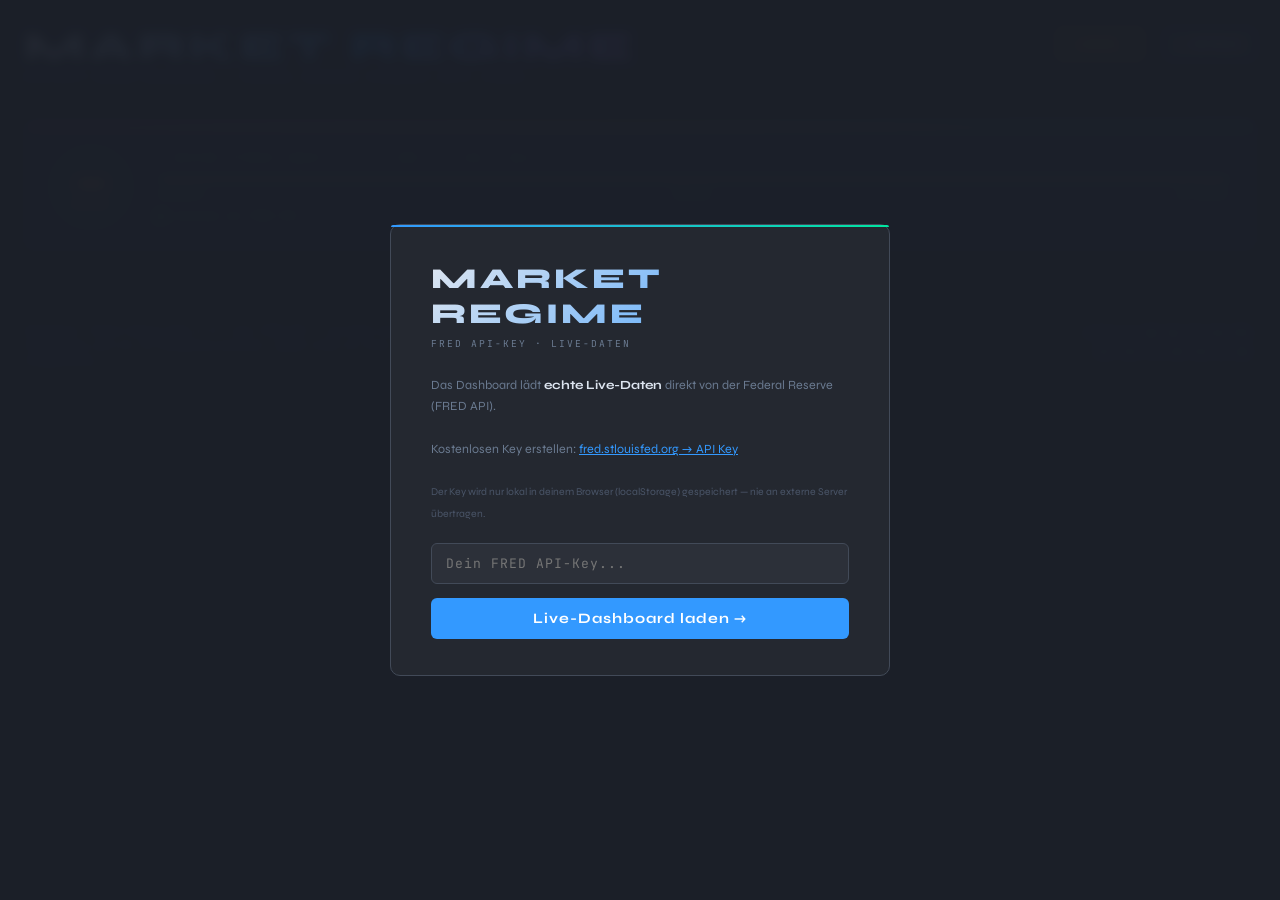
==== index.html @ f3c823ae "Add files via upload" ====
<!DOCTYPE html>
<html lang="de">
<head>
<meta charset="UTF-8">
<meta name="viewport" content="width=device-width, initial-scale=1.0">
<title>Market Regime Dashboard</title>
<link href="https://fonts.googleapis.com/css2?family=Syne:wght@400;600;700;800&family=JetBrains+Mono:wght@300;400;500;700&display=swap" rel="stylesheet">
<style>
:root {
  --bg:#1c2029; --s1:#242830; --s2:#2c3039; --s3:#353942; --border:#424a58;
  --text:#dde5f0; --muted:#6a7a90; --dim:#4a5568;
  --green:#00e5a0; --red:#ff4466; --yellow:#ffc233; --blue:#3399ff;
  --purple:#aa77ff; --orange:#ff8833;
  --green-dim:rgba(0,229,160,.12); --red-dim:rgba(255,68,102,.12);
  --yellow-dim:rgba(255,194,51,.12); --orange-dim:rgba(255,136,51,.12);
}
*{box-sizing:border-box;margin:0;padding:0;}
body{background:var(--bg);color:var(--text);font-family:'Syne',sans-serif;min-height:100vh;overflow-x:hidden;}
body::before{
  content:'';position:fixed;inset:0;
  background-image:linear-gradient(rgba(51,153,255,.025) 1px,transparent 1px),
    linear-gradient(90deg,rgba(51,153,255,.025) 1px,transparent 1px);
  background-size:48px 48px;pointer-events:none;z-index:0;
}
.wrap{position:relative;z-index:1;max-width:1480px;margin:0 auto;padding:28px 24px;}

header{display:flex;align-items:flex-start;justify-content:space-between;
  margin-bottom:22px;padding-bottom:18px;border-bottom:1px solid var(--border);flex-wrap:wrap;gap:12px;}
.hd-left h1{font-size:2.4rem;font-weight:800;letter-spacing:4px;line-height:1;
  background:linear-gradient(135deg,#dde5f0 0%,var(--blue) 55%,var(--purple) 100%);
  -webkit-background-clip:text;-webkit-text-fill-color:transparent;background-clip:text;}
.hd-left .sub{font-family:'JetBrains Mono',monospace;font-size:.6rem;color:var(--muted);
  letter-spacing:2px;text-transform:uppercase;margin-top:4px;}
.hd-right{display:flex;align-items:center;gap:10px;flex-wrap:wrap;}
.regime-pill{font-family:'JetBrains Mono',monospace;font-weight:700;font-size:.7rem;
  letter-spacing:2px;padding:8px 16px;border-radius:4px;border:1px solid;text-transform:uppercase;
  position:relative;overflow:hidden;}
.regime-pill::before{content:'';position:absolute;inset:0;opacity:.1;background:currentColor;}
.regime-pill.bull{color:var(--green);border-color:var(--green);}
.regime-pill.bear{color:var(--red);border-color:var(--red);}
.regime-pill.trans{color:var(--yellow);border-color:var(--yellow);}
.refresh-btn{background:var(--s2);border:1px solid var(--border);color:var(--text);
  font-family:'JetBrains Mono',monospace;font-size:.65rem;letter-spacing:1px;
  padding:8px 14px;border-radius:4px;cursor:pointer;transition:border-color .2s,background .2s;
  display:flex;align-items:center;gap:6px;}
.refresh-btn:hover{border-color:var(--blue);background:rgba(51,153,255,.08);}
.spin{display:inline-block;}
.spinning{animation:rotate .7s linear infinite;}
@keyframes rotate{to{transform:rotate(360deg);}}
.last-upd{font-family:'JetBrains Mono',monospace;font-size:.56rem;color:var(--dim);white-space:nowrap;}

.meter-card{background:var(--s1);border:1px solid var(--border);border-radius:8px;
  padding:20px 24px;margin-bottom:18px;position:relative;overflow:hidden;}
.meter-card::before{content:'';position:absolute;top:0;left:0;right:0;height:2px;
  background:linear-gradient(90deg,var(--red),var(--yellow),var(--green));}
.meter-top{display:flex;align-items:center;gap:24px;flex-wrap:wrap;}
.score-circle{width:84px;height:84px;border-radius:50%;border:2px solid var(--border);
  display:flex;flex-direction:column;align-items:center;justify-content:center;
  flex-shrink:0;background:var(--s2);}
.score-num{font-size:1.9rem;font-weight:800;line-height:1;transition:color .5s;}
.score-lbl{font-family:'JetBrains Mono',monospace;font-size:.48rem;color:var(--muted);letter-spacing:1px;}
.meter-right{flex:1;min-width:200px;}
.meter-title{font-family:'JetBrains Mono',monospace;font-size:.58rem;color:var(--muted);
  letter-spacing:2px;text-transform:uppercase;margin-bottom:10px;}
.meter-track{height:10px;background:var(--s3);border-radius:5px;overflow:hidden;
  border:1px solid var(--border);margin-bottom:6px;}
.meter-bar{height:100%;border-radius:5px;width:0%;
  background:linear-gradient(90deg,var(--red),var(--yellow) 50%,var(--green));
  transition:width 1.4s cubic-bezier(.16,1,.3,1);}
.meter-labels{display:flex;justify-content:space-between;margin-bottom:10px;}
.meter-labels span{font-family:'JetBrains Mono',monospace;font-size:.5rem;color:var(--muted);}
.source-line{font-family:'JetBrains Mono',monospace;font-size:.58rem;color:var(--muted);
  display:flex;align-items:center;gap:8px;flex-wrap:wrap;}
.live-dot{width:7px;height:7px;border-radius:50%;background:var(--green);flex-shrink:0;
  animation:blink 2s ease-in-out infinite;}
@keyframes blink{0%,100%{opacity:1;}50%{opacity:.25;}}
/* TREND HISTORY */
.trend-section{border-top:1px solid var(--border);margin-top:16px;padding-top:14px;
  display:flex;align-items:center;gap:20px;flex-wrap:wrap;}
.trend-arrow{font-size:2rem;line-height:1;flex-shrink:0;transition:color .5s;}
.trend-label{font-family:'JetBrains Mono',monospace;font-size:.56rem;color:var(--muted);
  letter-spacing:1px;text-transform:uppercase;margin-bottom:4px;}
.trend-desc{font-size:.78rem;font-weight:600;transition:color .5s;}
.history-boxes{display:flex;gap:8px;align-items:stretch;flex-wrap:wrap;}
.hbox{background:var(--s2);border:1px solid var(--border);border-radius:6px;
  padding:8px 13px;display:flex;flex-direction:column;align-items:center;gap:3px;
  position:relative;overflow:hidden;min-width:68px;}
.hbox::before{content:'';position:absolute;top:0;left:0;right:0;height:2px;}
.hbox.hcurrent::before{background:var(--blue);}
.hbox.hprev1::before{background:var(--dim);}
.hbox.hprev2::before{background:var(--border);}
.hbox-period{font-family:'JetBrains Mono',monospace;font-size:.46rem;color:var(--dim);letter-spacing:1px;}
.hbox-score{font-size:1.25rem;font-weight:800;line-height:1;}
.hbox-regime{font-family:'JetBrains Mono',monospace;font-size:.42rem;letter-spacing:.5px;color:var(--muted);}
.delta-chips{display:flex;flex-direction:column;gap:5px;justify-content:center;}
.delta-chip{font-family:'JetBrains Mono',monospace;font-size:.58rem;font-weight:700;
  padding:3px 8px;border-radius:3px;white-space:nowrap;display:flex;align-items:center;gap:4px;}
.delta-chip.up{background:var(--green-dim);color:var(--green);border:1px solid rgba(0,229,160,.2);}
.delta-chip.down{background:var(--red-dim);color:var(--red);border:1px solid rgba(255,68,102,.2);}
.delta-chip.flat{background:var(--s3);color:var(--muted);border:1px solid var(--border);}
.trend-divider{width:1px;height:60px;background:var(--border);flex-shrink:0;}

.status-row{display:grid;grid-template-columns:repeat(11,1fr);gap:5px;margin-bottom:18px;}
.st-item{background:var(--s1);border:1px solid var(--border);border-radius:6px;
  padding:8px 4px;display:flex;flex-direction:column;align-items:center;gap:4px;}
.st-dot{width:9px;height:9px;border-radius:50%;}
.st-dot.bull{background:var(--green);box-shadow:0 0 5px var(--green);}
.st-dot.bear{background:var(--red);box-shadow:0 0 5px var(--red);}
.st-dot.neutral{background:var(--yellow);box-shadow:0 0 5px var(--yellow);}
.st-dot.warning{background:var(--orange);box-shadow:0 0 5px var(--orange);}
.st-dot.loading{background:var(--dim);}
.st-lbl{font-family:'JetBrains Mono',monospace;font-size:.44rem;color:var(--muted);
  text-align:center;line-height:1.3;}
.st-icon{font-size:1.15rem;line-height:1;display:block;margin-bottom:2px;}

.grid{display:grid;grid-template-columns:repeat(auto-fill,minmax(320px,1fr));gap:13px;margin-bottom:20px;}
.card{background:var(--s1);border:1px solid var(--border);border-radius:8px;
  padding:17px 19px;position:relative;overflow:hidden;
  transition:border-color .2s,transform .2s;animation:fadeUp .4s ease backwards;}
.card:hover{border-color:var(--dim);transform:translateY(-2px);}
@keyframes fadeUp{from{opacity:0;transform:translateY(10px);}to{opacity:1;transform:translateY(0);}}
.card:nth-child(1){animation-delay:.04s;}.card:nth-child(2){animation-delay:.08s;}
.card:nth-child(3){animation-delay:.12s;}.card:nth-child(4){animation-delay:.16s;}
.card:nth-child(5){animation-delay:.20s;}.card:nth-child(6){animation-delay:.24s;}
.card:nth-child(7){animation-delay:.28s;}.card:nth-child(8){animation-delay:.32s;}
.card:nth-child(9){animation-delay:.36s;}.card:nth-child(10){animation-delay:.40s;}
.card-stripe{position:absolute;top:0;left:0;right:0;height:2px;}
.card.bull .card-stripe{background:var(--green);}
.card.bear .card-stripe{background:var(--red);}
.card.neutral .card-stripe{background:var(--yellow);}
.card.warning .card-stripe{background:var(--orange);}

.card-top{display:flex;justify-content:space-between;align-items:flex-start;margin-bottom:12px;}
.c-name{font-size:.88rem;font-weight:700;line-height:1.2;}
.c-icon{font-size:1.5rem;line-height:1;display:inline-block;vertical-align:middle;margin-right:5px;}
.c-sub{font-family:'JetBrains Mono',monospace;font-size:.52rem;color:var(--muted);margin-top:3px;letter-spacing:.5px;}
.sig-badge{font-family:'JetBrains Mono',monospace;font-size:.56rem;font-weight:700;
  padding:3px 7px;border-radius:3px;letter-spacing:1px;white-space:nowrap;flex-shrink:0;}
.sig-badge.bull{background:var(--green-dim);color:var(--green);border:1px solid rgba(0,229,160,.25);}
.sig-badge.bear{background:var(--red-dim);color:var(--red);border:1px solid rgba(255,68,102,.25);}
.sig-badge.neutral{background:var(--yellow-dim);color:var(--yellow);border:1px solid rgba(255,194,51,.25);}
.sig-badge.warning{background:var(--orange-dim);color:var(--orange);border:1px solid rgba(255,136,51,.25);}
.sig-badge.loading{background:var(--s3);color:var(--dim);border:1px solid var(--border);}

.spark{height:34px;display:flex;align-items:flex-end;gap:2px;margin-bottom:10px;}
.sb{flex:1;border-radius:1px 1px 0 0;min-height:2px;}

.val-row{display:flex;align-items:baseline;gap:8px;margin-bottom:3px;}
.c-val{font-size:1.9rem;font-weight:800;line-height:1;font-variant-numeric:tabular-nums;}
.c-unit{font-family:'JetBrains Mono',monospace;font-size:.62rem;color:var(--muted);}
.c-chg{font-family:'JetBrains Mono',monospace;font-size:.58rem;padding:2px 5px;border-radius:3px;}
.c-chg.pos{background:var(--green-dim);color:var(--green);}
.c-chg.neg{background:var(--red-dim);color:var(--red);}
.c-chg.flat{background:var(--s3);color:var(--muted);}
.c-note{font-size:.72rem;color:var(--muted);line-height:1.5;
  border-top:1px solid var(--border);padding-top:9px;margin-top:7px;}
.c-date{font-family:'JetBrains Mono',monospace;font-size:.48rem;color:var(--dim);
  position:absolute;bottom:11px;right:13px;}

footer{border-top:1px solid var(--border);padding-top:16px;
  display:flex;justify-content:space-between;align-items:flex-start;flex-wrap:wrap;gap:12px;}
.f-note{font-family:'JetBrains Mono',monospace;font-size:.56rem;color:var(--dim);line-height:1.7;max-width:600px;}
.f-brand{font-size:1rem;font-weight:800;letter-spacing:4px;color:var(--border);text-align:right;}

.tip{position:fixed;background:var(--s2);border:1px solid var(--border);border-radius:6px;
  padding:9px 13px;font-family:'JetBrains Mono',monospace;font-size:.62rem;color:var(--text);
  max-width:230px;z-index:500;pointer-events:none;opacity:0;transition:opacity .15s;line-height:1.6;}
.tip.show{opacity:1;}

@media(max-width:700px){
  .grid{grid-template-columns:1fr;}
  .status-row{grid-template-columns:repeat(6,1fr);}
  .hd-left h1{font-size:1.8rem;}
}
</style>
</head>
<body>
<div class="wrap">

<header>
  <div class="hd-left">
    <h1>MARKET REGIME</h1>
    <div class="sub">Echtzeit-Makro-Dashboard · Federal Reserve Economic Data (FRED)</div>
  </div>
  <div class="hd-right">
    <div class="regime-pill trans" id="regimePill">LADEN…</div>
    <span class="last-upd" id="lastUpd"></span>
    <button class="refresh-btn" onclick="loadAll()">
      <span class="spin" id="spinEl">&#8635;</span> REFRESH
    </button>
  </div>
</header>

<div class="meter-card">
  <div class="meter-top">
    <div class="score-circle">
      <span class="score-num" id="scoreNum" style="color:var(--yellow)">—</span>
      <span class="score-lbl">REGIME</span>
    </div>
    <div class="meter-right">
      <div class="meter-title">&#9658; Regime-Stärke-Index &nbsp;·&nbsp; 0 = Bär &nbsp;|&nbsp; 100 = Bulle</div>
      <div class="meter-track"><div class="meter-bar" id="meterBar"></div></div>
      <div class="meter-labels">
        <span>BÄRENMARKT</span><span>ÜBERGANG</span><span>BULLENMARKT</span>
      </div>
      <div class="source-line">
        <span class="live-dot"></span>
        <span id="sourceMsg">Verbinde mit FRED API…</span>
        <span style="margin-left:auto;color:var(--dim)" id="dataDate"></span>
      </div>
      <div class="trend-section" id="trendSection" style="display:none">
        <div>
          <div class="trend-label">Tendenz</div>
          <div style="display:flex;align-items:center;gap:8px;">
            <div class="trend-arrow" id="trendArrow">—</div>
            <div class="trend-desc" id="trendDesc">Wird berechnet…</div>
          </div>
        </div>
        <div class="trend-divider"></div>
        <div class="history-boxes" id="historyBoxes"></div>
        <div class="delta-chips" id="deltaChips"></div>
      </div>
    </div>
  </div>
</div>

<div id="insightBox" style="display:none;background:var(--s1);border:1px solid var(--border);border-left:3px solid var(--blue);border-radius:6px;padding:12px 18px;margin-bottom:16px;gap:10px;align-items:flex-start;flex-wrap:wrap;">
  <span style="color:var(--blue);font-size:.85rem;flex-shrink:0;">◈</span>
  <div id="insightText" style="font-size:.76rem;color:var(--muted);line-height:1.6;flex:1;min-width:200px;"></div>
</div>
<div class="status-row" id="statusRow"></div>
<div class="grid" id="cardGrid"></div>

<footer>
  <div class="f-note">
    Datenquelle: Federal Reserve Bank of St. Louis (FRED API) · Live-Daten direkt vom Browser.<br>
    CPI-Inflation wird als YoY-Veränderung berechnet. INDPRO (YoY%) als Proxy für Fertigungsaktivität. &#9888; Keine Anlageberatung.
  </div>
  <div class="f-brand">INVESTOR<br>CONSOLE</div>
</footer>
</div>
<div class="tip" id="tip"></div>

<!-- FRED API Key Overlay -->
<div id="fredKeyOverlay" style="display:none;position:fixed;inset:0;background:rgba(28,32,41,.96);z-index:200;align-items:center;justify-content:center;backdrop-filter:blur(6px);">
  <div style="background:var(--s1);border:1px solid var(--border);border-radius:10px;padding:36px 40px;max-width:500px;width:90%;position:relative;">
    <div style="position:absolute;top:0;left:0;right:0;height:2px;background:linear-gradient(90deg,var(--blue),var(--green));border-radius:10px 10px 0 0;"></div>
    <div style="font-size:1.8rem;font-weight:800;letter-spacing:3px;background:linear-gradient(135deg,#dde5f0,var(--blue));-webkit-background-clip:text;-webkit-text-fill-color:transparent;background-clip:text;margin-bottom:6px;">MARKET REGIME</div>
    <div style="font-family:'JetBrains Mono',monospace;font-size:.6rem;color:var(--muted);letter-spacing:2px;margin-bottom:24px;">FRED API-KEY · LIVE-DATEN</div>
    <div style="font-size:.78rem;color:var(--muted);line-height:1.7;margin-bottom:20px;">
      Das Dashboard lädt <strong style="color:var(--text);">echte Live-Daten</strong> direkt von der Federal Reserve (FRED API).<br><br>
      Kostenlosen Key erstellen: <a href="https://fred.stlouisfed.org/docs/api/api_key.html" target="_blank" style="color:var(--blue);">fred.stlouisfed.org → API Key</a><br><br>
      <span style="font-size:.65rem;color:var(--dim);">Der Key wird nur lokal in deinem Browser (localStorage) gespeichert — nie an externe Server übertragen.</span>
    </div>
    <input id="fredKeyInput" type="password" placeholder="Dein FRED API-Key..." autocomplete="off" spellcheck="false"
      style="width:100%;background:var(--s2);border:1px solid var(--border);color:var(--text);font-family:'JetBrains Mono',monospace;font-size:.82rem;padding:11px 14px;border-radius:6px;outline:none;letter-spacing:1px;margin-bottom:14px;"
      onkeydown="if(event.key==='Enter')saveFredKeyAndLoad()">
    <button onclick="saveFredKeyAndLoad()"
      style="width:100%;background:var(--blue);border:none;color:#fff;font-family:'Syne',sans-serif;font-weight:700;font-size:.9rem;letter-spacing:1px;padding:12px;border-radius:6px;cursor:pointer;">
      Live-Dashboard laden →
    </button>
  </div>
</div>

<script>
// API Key is handled dynamically — see getApiKey() + showKeyOverlay()



// ═══════════════════════════════════════════════════════════
//  MARKET REGIME DASHBOARD — Claude API Data Engine
//  Datenquelle: Anthropic Claude (aktuelles Makrowissen)
//  Cache: localStorage, 60 Min TTL
// ═══════════════════════════════════════════════════════════

var CACHE_TTL  = 60 * 60 * 1000; // 60 Minuten
var CACHE_KEY  = 'mrd_data_v4';
var HIST_KEY   = 'mrd_score_hist_v4';

// ── WEIGHTS & SIGNAL MAPPING ────────────────────────────
var WEIGHTS = {
  yield_curve:2.0, hy_spread:1.8, fedfunds:1.5, unemployment:1.5,
  cpi:1.3, vix:1.2, sp500:1.2, '10y':1.2, copper:1.1, dollar:1.0, pmi:1.6
};
var SIGNAL_WEIGHT = {bull:10, neutral:5, bear:1, warning:0};

// ── INDICATOR UI CONFIG (icons, labels, tooltips) ──────
var IND_META = {
  yield_curve: {
    icon:'🪢', name:'Yield Curve 10Y–3M', sub:'Rezessions-Frühindikator Nr. 1',
    unit:'%', dec:2,
    tip:'Negativ = Invertiert = Rezessionssignal. Die 10Y-3M-Kurve ist laut Fed-Forschung der präziseste Frühindikator überhaupt.'
  },
  vix: {
    icon:'⚡', name:'VIX Volatilität', sub:'CBOE Angst-Barometer',
    unit:'Punkte', dec:1,
    tip:'Unter 18: ruhige Märkte. 18–25: normal. Über 25: Stress. Über 35: Panik. Über 45: Systemkrise.'
  },
  hy_spread: {
    icon:'💳', name:'HY Credit Spread', sub:'ICE BofA High Yield OAS',
    unit:'%', dec:2,
    tip:'Unter 4%: Risk-On. 4–6%: neutral. Über 6%: Kreditstress. Wichtiger Vorlaufindikator für Rezessionen.'
  },
  sp500: {
    icon:'📊', name:'S&P 500', sub:'20-Tage-MA Trendfolge',
    unit:'Punkte', dec:0,
    tip:'Signal basiert auf 20-Tage gleitendem Durchschnitt. Kurs > MA = Aufwärtstrend (Bull).'
  },
  fedfunds: {
    icon:'🏛️', name:'Fed Funds Rate', sub:'US Leitzins — Richtung zählt',
    unit:'%', dec:2,
    tip:'Sinkend vs. Vorquartal = expansive Geldpolitik (Bull). Steigend = restriktiv (Bear).'
  },
  dollar: {
    icon:'💵', name:'US-Dollar (TWI)', sub:'Trade-Weighted Broad Index',
    unit:'Index', dec:1,
    tip:'Steigend vs. Vormonat = Dollar stärker = Liquiditätsdruck global (Bear für Risiko-Assets).'
  },
  copper: {
    icon:'🔩', name:'Kupfer-Preis', sub:'"Dr. Copper" Konjunktur-Proxy',
    unit:'USD/lb', dec:2,
    tip:'Steigend vs. Vorjahr = globales Wachstum erwartet (Bull). Fallend = Industrieschwäche.'
  },
  unemployment: {
    icon:'👷', name:'Arbeitslosigkeit', sub:'US Unemployment — Sahm-Regel',
    unit:'%', dec:1,
    tip:'Sahm-Regel: +0.4 Pp. über 6-Monats-Tief = Rezessionssignal mit ~100% Trefferquote seit 1970.'
  },
  cpi: {
    icon:'🔥', name:'Inflation (CPI YoY)', sub:'Verbraucherpreisindex USA',
    unit:'%', dec:1,
    tip:'Unter 3%: Fed kann lockern (Bull). 3–4%: neutral. Über 4%: restriktives Geldpolitik-Umfeld.'
  },
  '10y': {
    icon:'📈', name:'10J Treasury Yield', sub:'Steigend vs. Vormonat = Bear',
    unit:'%', dec:2,
    tip:'Steigt >+0.3 Pp. im Monatsvergleich = Bewertungsdruck auf Aktien und Anleihen.'
  },
  pmi: {
    icon:'🏭', name:'Industrieproduktion', sub:'INDPRO YoY · ISM PMI nicht auf FRED',
    unit:'% YoY', dec:1,
    tip:'FRED-Proxy für Fertigungsaktivität (INDPRO YoY%). Der ISM Manufacturing PMI wurde 2016 von FRED entfernt. YoY >3% = Bull, 0–3% = Neutral, <0% = Warnung/Bear.'
  }
};

var IND_ORDER = ['yield_curve','vix','hy_spread','sp500','fedfunds','dollar','copper','unemployment','cpi','10y','pmi'];

// ── CACHE ────────────────────────────────────────────────
function getCache() {
  try {
    var c = JSON.parse(localStorage.getItem(CACHE_KEY));
    if(!c || Date.now() - c.ts > CACHE_TTL) return null;
    return c;
  } catch(e){ return null; }
}
function setCache(results, score, ts) {
  try {
    localStorage.setItem(CACHE_KEY, JSON.stringify({
      results: results, score: score, ts: Date.now(), human: ts
    }));
  } catch(e){}
}

// ── SCORE HISTORY ────────────────────────────────────────
function saveScoreHistory(score, ts) {
  var raw = [];
  try { raw = JSON.parse(localStorage.getItem(HIST_KEY)||'[]'); } catch(e){}
  var last = raw[raw.length-1], now = Date.now();
  if(!last || Math.abs(last.score-score)>=1 || (now-last.ts)>15*60*1000) {
    raw.push({score:score, label:regimeLabel(score).label, ts:now, human:ts});
    if(raw.length>20) raw=raw.slice(-20);
    try { localStorage.setItem(HIST_KEY, JSON.stringify(raw)); } catch(e){}
  }
}
function getScoreHistory() {
  try { return JSON.parse(localStorage.getItem(HIST_KEY)||'[]'); } catch(e){ return []; }
}

// ── SCORE COMPUTATION ────────────────────────────────────
function computeWeightedScore(results) {
  var total=0, wsum=0;
  results.forEach(function(r){
    var w = WEIGHTS[r.id]||1;
    if(r.sig && r.sig!=='error' && r.sig!=='loading') {
      total += (SIGNAL_WEIGHT[r.sig]||5) * w;
      wsum  += 10 * w;
    }
  });
  return wsum ? Math.round((total/wsum)*100) : 50;
}

function smoothScore(raw) {
  var hist = [];
  try { hist = JSON.parse(localStorage.getItem(HIST_KEY)||'[]'); } catch(e){}
  var prev  = hist.length>=1 ? hist[hist.length-1].score : raw;
  var prev2 = hist.length>=2 ? hist[hist.length-2].score : prev;
  return Math.round(0.6*raw + 0.3*prev + 0.1*prev2);
}

function regimeLabel(score) {
  if(score>=68) return {label:'BULLENMARKT', cls:'bull'};
  if(score>=45) return {label:'ÜBERGANG',    cls:'trans'};
  if(score>=25) return {label:'BÄRENMARKT',  cls:'bear'};
  return           {label:'KRISE',         cls:'bear'};
}

// ── FRED API KEY ─────────────────────────────────────────
function getFredKey() {
  try { return localStorage.getItem('fred_api_key') || ''; } catch(e){ return ''; }
}
function showFredKeyOverlay() {
  var o = document.getElementById('fredKeyOverlay');
  if(o) o.style.display = 'flex';
}
function saveFredKeyAndLoad() {
  var k = document.getElementById('fredKeyInput').value.trim();
  if(!k || k.length < 8) { alert('Bitte einen gültigen FRED API-Key eingeben.'); return; }
  try { localStorage.setItem('fred_api_key', k); } catch(e){}
  var ko = document.getElementById('fredKeyOverlay');
  if(ko) ko.style.display = 'none';
  localStorage.removeItem('mrd_data_v4'); // Cache leeren
  loadAll();
}

// ── FRED SERIES CONFIG (for local mode) ──────────────────
var FRED_SERIES = {
  yield_curve:  { id: 'T10Y3M',       obs: 260, mult: 1,   dec: 2, pct_yoy: false },
  vix:          { id: 'VIXCLS',       obs: 120, mult: 1,   dec: 1, pct_yoy: false },
  hy_spread:    { id: 'BAMLH0A0HYM2', obs: 260, mult: 1,   dec: 2, pct_yoy: false },
  sp500:        { id: 'SP500',        obs: 120, mult: 1,   dec: 0, pct_yoy: false },
  fedfunds:     { id: 'FEDFUNDS',     obs: 120, mult: 1,   dec: 2, pct_yoy: false },
  dollar:       { id: 'DTWEXBGS',     obs: 120, mult: 1,   dec: 1, pct_yoy: false },
  copper:       { id: 'PCOPPUSDM',    obs:  60, mult: 1,   dec: 2, pct_yoy: false },
  unemployment: { id: 'UNRATE',       obs: 120, mult: 1,   dec: 1, pct_yoy: false },
  cpi:          { id: 'CPIAUCSL',     obs: 180, mult: 1,   dec: 1, pct_yoy: true  },
  '10y':        { id: 'DGS10',        obs: 120, mult: 1,   dec: 2, pct_yoy: false },
  // ISM PMI (NAPM) was removed from FRED in 2016 — INDPRO used as local proxy
  pmi:          { id: 'INDPRO',       obs:  24, mult: 1,   dec: 1, pct_yoy: true  }
};

// ── SIGNAL FUNCTIONS (for real FRED data) ────────────────
var FRED_SIG = {
  yield_curve:  function(v,h){ return v>0.5?'bull':v>0?'neutral':'bear'; },
  vix:          function(v,h){ return v<18?'bull':v<25?'neutral':'bear'; },
  hy_spread:    function(v,h){ return v<4?'bull':v<6?'neutral':'bear'; },
  sp500:        function(v,h){
    if(!h||h.length<20) return 'neutral';
    var sl=h.slice(-20), ma=sl.reduce(function(a,b){return a+b;},0)/20;
    return v>ma?'bull':'bear';
  },
  fedfunds:     function(v,h){
    if(!h||h.length<4) return 'neutral';
    return v<h[h.length-4]?'bull':v>h[h.length-4]?'bear':'neutral';
  },
  dollar:       function(v,h){
    if(!h||h.length<21) return 'neutral';
    return v>h[h.length-21]?'bear':'neutral';
  },
  copper:       function(v,h){
    if(!h||h.length<13) return 'neutral';
    return v>h[h.length-13]?'bull':'neutral';
  },
  unemployment: function(v,h){
    if(!h||h.length<7) return 'neutral';
    return v>h[h.length-7]+0.4?'bear':'neutral';
  },
  cpi:          function(v,h){ return v<3?'bull':v<4?'neutral':'bear'; },
  '10y':        function(v,h){
    if(!h||h.length<21) return 'neutral';
    return v>h[h.length-21]+0.3?'bear':'neutral';
  },
  pmi:          function(v,h){ return v>3?'bull':v>0?'neutral':v>-2?'warning':'bear'; }
};

var FRED_NOTE = {
  yield_curve:  function(v,h){ return v<0?'Invertiert — Rezessionsrisiko erhöht.':v<0.5?'Kurve flach — Wachstum ungewiss.':'Positiv — Expansion wahrscheinlich.'; },
  vix:          function(v,h){ return v<18?'Niedriges Angst-Niveau — Märkte gelassen.':v<25?'Moderate Volatilität — normales Umfeld.':'Erhöhte Angst — defensiv positionieren.'; },
  hy_spread:    function(v,h){ return v<4?'Enger Spread — Risk-On-Umfeld.':v<6?'Normalisierter Kreditmarkt.':'Breiter Spread — Kreditstress sichtbar.'; },
  sp500:        function(v,h){
    if(!h||h.length<20) return 'Daten geladen.';
    var sl=h.slice(-20), ma=sl.reduce(function(a,b){return a+b;},0)/20;
    var pct=((v-ma)/ma*100).toFixed(1);
    return v>ma?'+'+pct+'% über 20T-MA — Aufwärtstrend.':pct+'% unter 20T-MA — Abwärtsdruck.';
  },
  fedfunds:     function(v,h){
    if(!h||h.length<4) return 'Leitzins bei '+v.toFixed(2)+'%.';
    return v<h[h.length-4]?'Fed senkt — expansive Geldpolitik.':v>h[h.length-4]?'Fed erhöht — restriktiver Kurs.':'Fed unverändert — abwartend.';
  },
  dollar:       function(v,h){
    if(!h||h.length<21) return 'USD-Index bei '+v.toFixed(1)+'.';
    var pct=((v-h[h.length-21])/h[h.length-21]*100).toFixed(1);
    return pct<0?'Dollar schwächer ('+pct+'%) — Risk-On global.':'Dollar stärker (+'+pct+'%) — Liquiditätsdruck.';
  },
  copper:       function(v,h){
    if(!h||h.length<13) return 'Kupfer $'+v.toFixed(2)+'/lb.';
    var pct=((v-h[h.length-13])/h[h.length-13]*100).toFixed(1);
    return v>h[h.length-13]?'$'+v.toFixed(2)+'/lb (+'+pct+'% YoY) — Nachfrage stark.':'$'+v.toFixed(2)+'/lb ('+pct+'% YoY) — Schwäche.';
  },
  unemployment: function(v,h){
    if(!h||h.length<7) return v.toFixed(1)+'% Arbeitslosigkeit.';
    var d=(v-h[h.length-7]).toFixed(1);
    return d>0.4?'Sahm-Regel ausgelöst — Rezessionssignal!':v<4?'Vollbeschäftigung — starker Arbeitsmarkt.':'Stabil — kein Rezessionssignal.';
  },
  cpi:          function(v,h){ return v<2?'Inflation unter Ziel — Fed kann lockern.':v<3?'Inflation nahe Ziel — stabil.':v<5?'Erhöhte Inflation — Fed unter Druck.':'Hohe Inflation — restriktives Umfeld.'; },
  '10y':        function(v,h){
    if(!h||h.length<21) return v.toFixed(2)+'% 10J-Rendite.';
    var d=(v-h[h.length-21]).toFixed(2);
    return d>0.3?'Rendite +'+d+'pp (Monat) — Bewertungsdruck.':v<3.5?'Niedrige Zinsen — günstig für Risiko-Assets.':'Zinsen stabil — normales Umfeld.';
  },
  pmi:          function(v,h){ return v>5?'Starkes Industriewachstum — Expansion.':v>3?'Solides Wachstum — Expansion läuft.':v>0?'Schwaches Wachstum — Abschwächung möglich.':v>-2?'Schrumpfung — Industrieschwäche sichtbar.':'Deutlicher Rückgang — Rezessionssignal.'; }
};

// ── YoY HELPER ───────────────────────────────────────────
function computeYoY(vals) {
  var hist = [];
  for(var i=12; i<vals.length; i++) {
    hist.push(((vals[i]-vals[i-12])/vals[i-12])*100);
  }
  return hist;
}

// ── DIRECT FRED API FETCH ────────────────────────────────
function fetchOneSeries(indId) {
  var cfg = FRED_SERIES[indId];
  if(!cfg) return Promise.reject(new Error('Unbekannte Serie: ' + indId));
  var key = getFredKey();
  var url = 'https://api.stlouisfed.org/fred/series/observations'
    + '?series_id=' + cfg.id
    + '&api_key=' + key
    + '&sort_order=asc'
    + '&limit=' + cfg.obs
    + '&file_type=json';
  return fetch(url)
    .then(function(r) {
      if(r.status === 400 || r.status === 403) throw new Error('Ungültiger FRED API-Key');
      if(!r.ok) throw new Error('FRED HTTP ' + r.status);
      return r.json();
    })
    .then(function(json) {
      if(json.error_message) throw new Error(json.error_message);
      // Filter missing values (".")
      var obs = (json.observations || []).filter(function(o){ return o.value !== '.'; });
      if(!obs.length) throw new Error('Keine Daten für ' + cfg.id);
      var vals = obs.map(function(o){ return parseFloat(o.value) * cfg.mult; });
      var hist = cfg.pct_yoy && vals.length >= 13 ? computeYoY(vals) : vals;
      var latest = hist[hist.length - 1];
      var sigFn  = FRED_SIG[indId]  || function(){ return 'neutral'; };
      var noteFn = FRED_NOTE[indId] || function(v){ return '' + v; };
      return {
        id:   indId,
        sig:  sigFn(latest, hist),
        val:  latest,
        note: noteFn(latest, hist),
        date: obs[obs.length - 1].date
      };
    });
}

function fetchAllFred() {
  return Promise.all(IND_ORDER.map(function(id){
    return fetchOneSeries(id).catch(function(e){
      console.error('FRED '+id+':', e.message);
      return {id:id, sig:'error', val:null, note:'Fehler: '+e.message.slice(0,30), date:''};
    });
  }));
}

// ── (Claude-API-Modus entfernt — immer FRED Live-Daten) ──

// ── SPARKLINE (generated from single value — visualised as trend bar) ──
function sparkline(sig, val, dec) {
  // For single-value data we generate an illustrative trend bar
  var col = sig==='bull'?'var(--green)':sig==='bear'?'var(--red)':sig==='warning'?'var(--orange)':'var(--yellow)';
  // 12 bars with slight random variation around value for visual interest
  var bars = '';
  var seed = val || 50;
  for(var i=0; i<12; i++) {
    var noise = (Math.sin(seed*i*0.7+i)*0.5+0.5);
    var last  = i===11;
    var h = Math.max(12, Math.min(95, 30 + noise*55 + (last?15:0)));
    var op = 0.2 + (i/11)*0.8;
    bars += '<div class="sb" style="height:'+h.toFixed(0)+'%;background:'+col+';opacity:'+op+(last?';outline:1px solid '+col:'')+'"></div>';
  }
  return bars;
}

// ── RENDER STRIP ─────────────────────────────────────────
function renderStrip(results) {
  document.getElementById('statusRow').innerHTML = results.map(function(r){
    var m = IND_META[r.id]||{icon:'?', name:r.id};
    var sig = r.sig||'loading';
    return '<div class="st-item"><div class="st-dot '+sig+'"></div>'
      +'<div class="st-lbl"><span class="st-icon">'+m.icon+'</span>'+m.name.split(' ').slice(0,2).join(' ')+'</div></div>';
  }).join('');
}

// ── RENDER CARDS ─────────────────────────────────────────
function renderCards(results) {
  document.getElementById('cardGrid').innerHTML = results.map(function(r){
    var m   = IND_META[r.id]||{icon:'?',name:r.id,sub:'',unit:'',dec:2,tip:''};
    var sig = r.sig||'loading';
    var sigLabel = {bull:'BULLISH',bear:'BEARISH',neutral:'NEUTRAL',warning:'WARNUNG',error:'FEHLER',loading:'LADEN'}[sig]||sig.toUpperCase();
    var cardCls  = {bull:'bull',bear:'bear',neutral:'neutral',warning:'warning'}[sig]||'';
    var dispVal  = r.val!=null ? r.val.toFixed(m.dec) : '—';
    var valColor = sig==='bull'?'var(--green)':sig==='bear'?'var(--red)':sig==='warning'?'var(--orange)':'var(--yellow)';
    var safeNote = (r.note||'').replace(/"/g,'&quot;').replace(/</g,'&lt;');
    var safeTip  = (m.tip||'').replace(/'/g,'&#39;');
    return '<div class="card '+cardCls+'" onmouseenter="showTip(event,this)" onmouseleave="hideTip()" data-tip="'+safeTip+'">'
      +'<div class="card-stripe"></div>'
      +'<div class="card-top">'
        +'<div><div class="c-name"><span class="c-icon">'+m.icon+'</span>'+m.name+'</div><div class="c-sub">'+m.sub+'</div></div>'
        +'<div class="sig-badge '+sig+'">'+sigLabel+'</div>'
      +'</div>'
      +'<div class="spark">'+sparkline(sig, r.val, m.dec)+'</div>'
      +'<div class="val-row">'
        +'<div class="c-val" style="color:'+valColor+'">'+dispVal+'</div>'
        +'<div class="c-unit">'+m.unit+'</div>'
      +'</div>'
      +'<div class="c-note">'+safeNote+'</div>'
      +'<div class="c-date">'+r.date+'</div>'
    +'</div>';
  }).join('');
}

// ── RENDER TREND ─────────────────────────────────────────
function scoreColor(s){ return s>=68?'var(--green)':s<=35?'var(--red)':'var(--yellow)'; }

function renderTrend(score) {
  var hist = getScoreHistory();
  var trendSection=document.getElementById('trendSection');
  var trendArrow=document.getElementById('trendArrow');
  var trendDesc=document.getElementById('trendDesc');
  var historyBoxes=document.getElementById('historyBoxes');
  var deltaChips=document.getElementById('deltaChips');
  if(!trendSection) return;
  trendSection.style.display='flex';
  if(hist.length<2){
    if(trendArrow){trendArrow.textContent='→';trendArrow.style.color='var(--muted)';}
    if(trendDesc){trendDesc.textContent='Erste Messung — noch kein Verlauf';trendDesc.style.color='var(--muted)';}
    if(historyBoxes) historyBoxes.innerHTML='';
    if(deltaChips) deltaChips.innerHTML='';
    return;
  }
  var h=hist.slice(-3);
  var cur=h[h.length-1], p1=h.length>=2?h[h.length-2]:null, p2=h.length>=3?h[h.length-3]:null;
  var d1=p1?(cur.score-p1.score):0, d2=p2?(p1.score-p2.score):null;
  var arrow,desc,col;
  if(d1>5){arrow='↑';col='var(--green)';desc='Deutliche Verbesserung';}
  else if(d1>1){arrow='↗';col='var(--green)';desc='Leichte Erholung';}
  else if(d1<-5){arrow='↓';col='var(--red)';desc='Deutliche Verschlechterung';}
  else if(d1<-1){arrow='↘';col='var(--red)';desc='Leichte Abschwächung';}
  else{arrow='→';col='var(--muted)';desc='Seitwärtsbewegung';}
  if(trendArrow){trendArrow.textContent=arrow;trendArrow.style.color=col;}
  if(trendDesc){trendDesc.textContent=desc;trendDesc.style.color=col;}
  var boxes='';
  if(p2) boxes+='<div class="hbox hprev2"><div class="hbox-period">T-2</div><div class="hbox-score" style="color:'+scoreColor(p2.score)+'">'+p2.score+'</div><div class="hbox-regime">'+p2.label+'</div></div>';
  if(p1) boxes+='<div class="hbox hprev1"><div class="hbox-period">T-1</div><div class="hbox-score" style="color:'+scoreColor(p1.score)+'">'+p1.score+'</div><div class="hbox-regime">'+p1.label+'</div></div>';
  boxes+='<div class="hbox hcurrent"><div class="hbox-period">AKTUELL</div><div class="hbox-score" style="color:'+scoreColor(cur.score)+'">'+cur.score+'</div><div class="hbox-regime">'+cur.label+'</div></div>';
  if(historyBoxes) historyBoxes.innerHTML=boxes;
  var chips='<div class="delta-chip '+(d1>0?'up':d1<0?'down':'flat')+'">'+(d1>=0?'▲':'▼')+' '+(d1>=0?'+':'')+d1+' Pkt. vs. T-1</div>';
  if(d2!==null) chips+='<div class="delta-chip '+(d2>0?'up':d2<0?'down':'flat')+'">'+(d2>=0?'▲':'▼')+' '+(d2>=0?'+':'')+d2+' Pkt. vs. T-2</div>';
  if(deltaChips) deltaChips.innerHTML=chips;
}

// ── TOOLTIP ──────────────────────────────────────────────
function showTip(e,el){
  var t=document.getElementById('tip');
  t.textContent=el.dataset.tip; t.classList.add('show'); moveTip(e);
  el._mm=function(ev){moveTip(ev);}; el.addEventListener('mousemove',el._mm);
}
function moveTip(e){
  var t=document.getElementById('tip');
  t.style.left=Math.min(e.clientX+14,window.innerWidth-250)+'px';
  t.style.top=Math.min(e.clientY+14,window.innerHeight-100)+'px';
}
function hideTip(){ document.getElementById('tip').classList.remove('show'); }

// ── RENDER ALL ───────────────────────────────────────────
function renderAll(results, regimeData, fromCache, ts) {
  var raw   = computeWeightedScore(results);
  // Use regime score from Claude if available, otherwise compute
  var score = regimeData && regimeData.score ? smoothScore(regimeData.score) : smoothScore(raw);
  var rl    = regimeLabel(score);
  var hasErr= results.some(function(r){return r.sig==='error';});

  var sn=document.getElementById('scoreNum'); if(sn){sn.textContent=score;sn.style.color=scoreColor(score);}
  var mb=document.getElementById('meterBar'); if(mb) mb.style.width=score+'%';

  var pill=document.getElementById('regimePill');
  pill.textContent=rl.label;
  pill.className='regime-pill '+rl.cls;

  document.getElementById('lastUpd').textContent=ts;
  var srcEl = document.getElementById('sourceMsg');
  if(srcEl) srcEl.textContent =
    hasErr ? '⚠ Teilweise Datenfehler — bitte Refresh' :
    fromCache ? '📦 Cache (< 60 Min) · Klick Refresh für neue Analyse' :
    '✓ Live · FRED API · Federal Reserve Bank of St. Louis';

  // Regime summary
  var insightBox = document.getElementById('insightBox');
  var insightText = document.getElementById('insightText');
  if(regimeData && regimeData.summary && insightBox && insightText) {
    insightBox.style.display='flex';
    insightText.textContent=regimeData.summary;
  }

  var dates=results.map(function(r){return r.date;}).filter(Boolean).sort();
  if(dates.length) document.getElementById('dataDate').textContent='Analyse: '+dates[dates.length-1];

  saveScoreHistory(score, ts);
  renderTrend(score);
  renderStrip(results);
  renderCards(results);
}

// ── MAIN LOAD ─────────────────────────────────────────────
function loadAll() {
  var spin = document.getElementById('spinEl');
  spin.classList.add('spinning');
  document.getElementById('sourceMsg').textContent = 'Verbinde mit FRED API…';
  document.getElementById('statusRow').innerHTML = IND_ORDER.map(function(id){
    var m = IND_META[id] || {icon:'?'};
    return '<div class="st-item"><div class="st-dot loading"></div><div class="st-lbl"><span class="st-icon">'+m.icon+'</span></div></div>';
  }).join('');

  var now = new Date();
  var ts  = now.toLocaleDateString('de-DE') + ' ' + now.toLocaleTimeString('de-DE', {hour:'2-digit', minute:'2-digit'});

  // Check cache first
  var cached = getCache();
  if(cached) {
    renderAll(cached.results, null, true, cached.human || ts);
    spin.classList.remove('spinning');
    return;
  }

  function onSuccess(results) {
    setCache(results, null, ts);
    renderAll(results, null, false, ts);
    spin.classList.remove('spinning');
  }
  function onError(err) {
    console.error('FRED Fehler:', err);
    var msg = err.message || String(err);
    // Invalid key → show overlay again
    if(msg.indexOf('Key') >= 0 || msg.indexOf('key') >= 0) showFredKeyOverlay();
    var sm = document.getElementById('sourceMsg');
    if(sm) sm.textContent = '⚠ FRED Fehler: ' + msg;
    var cg = document.getElementById('cardGrid');
    if(cg) cg.innerHTML = '<div style="grid-column:1/-1;background:var(--s1);border:1px solid rgba(255,68,102,.3);border-radius:8px;padding:24px;color:var(--muted);font-family:JetBrains Mono,monospace;font-size:.75rem;line-height:1.8;">'
      + '<div style="color:var(--red);font-size:.9rem;margin-bottom:8px;">⚠ FRED Ladefehler</div>'
      + '<div>' + msg + '</div>'
      + '<div style="margin-top:12px;color:var(--dim);">→ Bitte FRED API-Key prüfen oder Refresh klicken.</div></div>';
    spin.classList.remove('spinning');
  }

  fetchAllFred()
    .then(onSuccess)
    .catch(onError);
}

window.onload = function() {
  if(!getFredKey()) {
    showFredKeyOverlay();
    return;
  }
  loadAll();
};


</script>
</body>
</html>
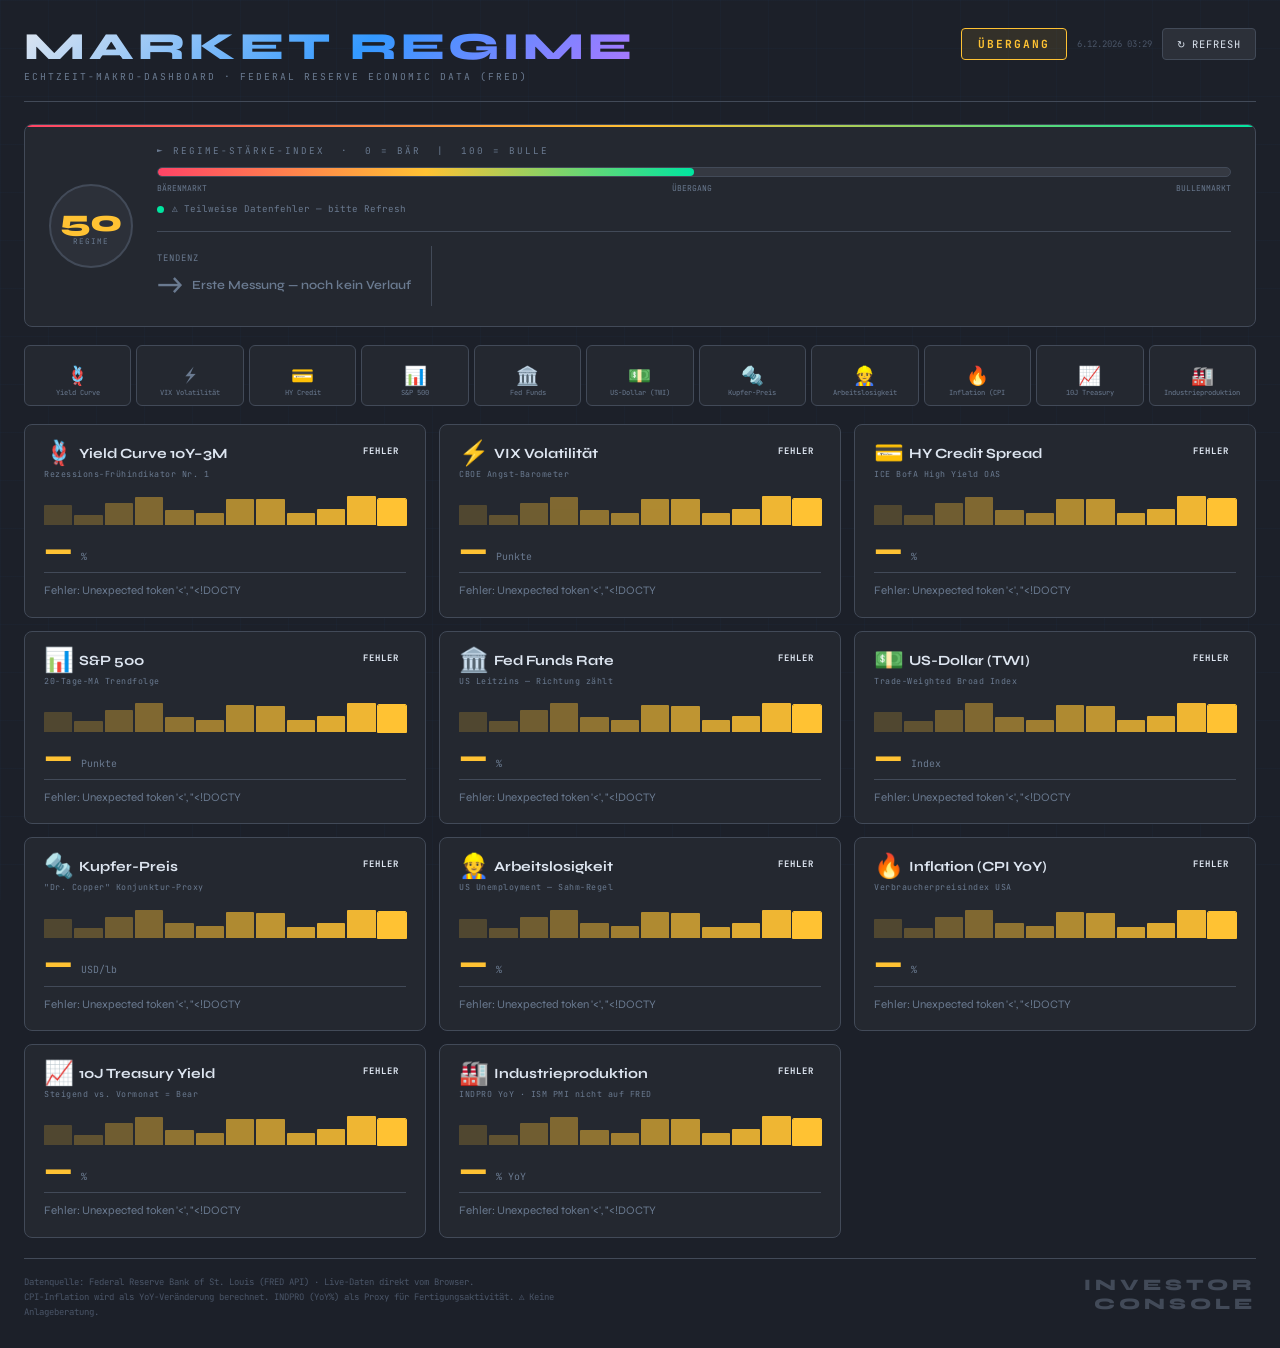
==== commit 4371e99b: "Add files via upload" ====
--- a/index.html
+++ b/index.html
@@ -241,26 +241,7 @@
 </div>
 <div class="tip" id="tip"></div>
 
-<!-- FRED API Key Overlay -->
-<div id="fredKeyOverlay" style="display:none;position:fixed;inset:0;background:rgba(28,32,41,.96);z-index:200;align-items:center;justify-content:center;backdrop-filter:blur(6px);">
-  <div style="background:var(--s1);border:1px solid var(--border);border-radius:10px;padding:36px 40px;max-width:500px;width:90%;position:relative;">
-    <div style="position:absolute;top:0;left:0;right:0;height:2px;background:linear-gradient(90deg,var(--blue),var(--green));border-radius:10px 10px 0 0;"></div>
-    <div style="font-size:1.8rem;font-weight:800;letter-spacing:3px;background:linear-gradient(135deg,#dde5f0,var(--blue));-webkit-background-clip:text;-webkit-text-fill-color:transparent;background-clip:text;margin-bottom:6px;">MARKET REGIME</div>
-    <div style="font-family:'JetBrains Mono',monospace;font-size:.6rem;color:var(--muted);letter-spacing:2px;margin-bottom:24px;">FRED API-KEY · LIVE-DATEN</div>
-    <div style="font-size:.78rem;color:var(--muted);line-height:1.7;margin-bottom:20px;">
-      Das Dashboard lädt <strong style="color:var(--text);">echte Live-Daten</strong> direkt von der Federal Reserve (FRED API).<br><br>
-      Kostenlosen Key erstellen: <a href="https://fred.stlouisfed.org/docs/api/api_key.html" target="_blank" style="color:var(--blue);">fred.stlouisfed.org → API Key</a><br><br>
-      <span style="font-size:.65rem;color:var(--dim);">Der Key wird nur lokal in deinem Browser (localStorage) gespeichert — nie an externe Server übertragen.</span>
-    </div>
-    <input id="fredKeyInput" type="password" placeholder="Dein FRED API-Key..." autocomplete="off" spellcheck="false"
-      style="width:100%;background:var(--s2);border:1px solid var(--border);color:var(--text);font-family:'JetBrains Mono',monospace;font-size:.82rem;padding:11px 14px;border-radius:6px;outline:none;letter-spacing:1px;margin-bottom:14px;"
-      onkeydown="if(event.key==='Enter')saveFredKeyAndLoad()">
-    <button onclick="saveFredKeyAndLoad()"
-      style="width:100%;background:var(--blue);border:none;color:#fff;font-family:'Syne',sans-serif;font-weight:700;font-size:.9rem;letter-spacing:1px;padding:12px;border-radius:6px;cursor:pointer;">
-      Live-Dashboard laden →
-    </button>
-  </div>
-</div>
+<!-- FRED Key wird serverseitig als Vercel Env-Variable (FRED_API_KEY) verwaltet -->
 
 <script>
 // API Key is handled dynamically — see getApiKey() + showKeyOverlay()
@@ -404,23 +385,7 @@
   return           {label:'KRISE',         cls:'bear'};
 }
 
-// ── FRED API KEY ─────────────────────────────────────────
-function getFredKey() {
-  try { return localStorage.getItem('fred_api_key') || ''; } catch(e){ return ''; }
-}
-function showFredKeyOverlay() {
-  var o = document.getElementById('fredKeyOverlay');
-  if(o) o.style.display = 'flex';
-}
-function saveFredKeyAndLoad() {
-  var k = document.getElementById('fredKeyInput').value.trim();
-  if(!k || k.length < 8) { alert('Bitte einen gültigen FRED API-Key eingeben.'); return; }
-  try { localStorage.setItem('fred_api_key', k); } catch(e){}
-  var ko = document.getElementById('fredKeyOverlay');
-  if(ko) ko.style.display = 'none';
-  localStorage.removeItem('mrd_data_v4'); // Cache leeren
-  loadAll();
-}
+// ── (FRED Key wird als Vercel Env-Variable gesetzt — kein Browser-Key nötig) ──
 
 // ── FRED SERIES CONFIG (for local mode) ──────────────────
 var FRED_SERIES = {
@@ -519,26 +484,18 @@
   return hist;
 }
 
-// ── DIRECT FRED API FETCH ────────────────────────────────
+// ── FRED PROXY FETCH (via Vercel Serverless Function) ────
 function fetchOneSeries(indId) {
   var cfg = FRED_SERIES[indId];
   if(!cfg) return Promise.reject(new Error('Unbekannte Serie: ' + indId));
-  var key = getFredKey();
-  var url = 'https://api.stlouisfed.org/fred/series/observations'
-    + '?series_id=' + cfg.id
-    + '&api_key=' + key
-    + '&sort_order=asc'
-    + '&limit=' + cfg.obs
-    + '&file_type=json';
+  var url = '/api/fred?series_id=' + cfg.id + '&limit=' + cfg.obs;
   return fetch(url)
     .then(function(r) {
-      if(r.status === 400 || r.status === 403) throw new Error('Ungültiger FRED API-Key');
-      if(!r.ok) throw new Error('FRED HTTP ' + r.status);
+      if(!r.ok) return r.json().then(function(e){ throw new Error(e.error || 'HTTP ' + r.status); });
       return r.json();
     })
     .then(function(json) {
       if(json.error_message) throw new Error(json.error_message);
-      // Filter missing values (".")
       var obs = (json.observations || []).filter(function(o){ return o.value !== '.'; });
       if(!obs.length) throw new Error('Keine Daten für ' + cfg.id);
       var vals = obs.map(function(o){ return parseFloat(o.value) * cfg.mult; });
@@ -743,15 +700,13 @@
   function onError(err) {
     console.error('FRED Fehler:', err);
     var msg = err.message || String(err);
-    // Invalid key → show overlay again
-    if(msg.indexOf('Key') >= 0 || msg.indexOf('key') >= 0) showFredKeyOverlay();
     var sm = document.getElementById('sourceMsg');
     if(sm) sm.textContent = '⚠ FRED Fehler: ' + msg;
     var cg = document.getElementById('cardGrid');
     if(cg) cg.innerHTML = '<div style="grid-column:1/-1;background:var(--s1);border:1px solid rgba(255,68,102,.3);border-radius:8px;padding:24px;color:var(--muted);font-family:JetBrains Mono,monospace;font-size:.75rem;line-height:1.8;">'
       + '<div style="color:var(--red);font-size:.9rem;margin-bottom:8px;">⚠ FRED Ladefehler</div>'
       + '<div>' + msg + '</div>'
-      + '<div style="margin-top:12px;color:var(--dim);">→ Bitte FRED API-Key prüfen oder Refresh klicken.</div></div>';
+      + '<div style="margin-top:12px;color:var(--dim);">→ Ist FRED_API_KEY in den Vercel-Einstellungen gesetzt?</div></div>';
     spin.classList.remove('spinning');
   }
 
@@ -761,10 +716,6 @@
 }
 
 window.onload = function() {
-  if(!getFredKey()) {
-    showFredKeyOverlay();
-    return;
-  }
   loadAll();
 };
 
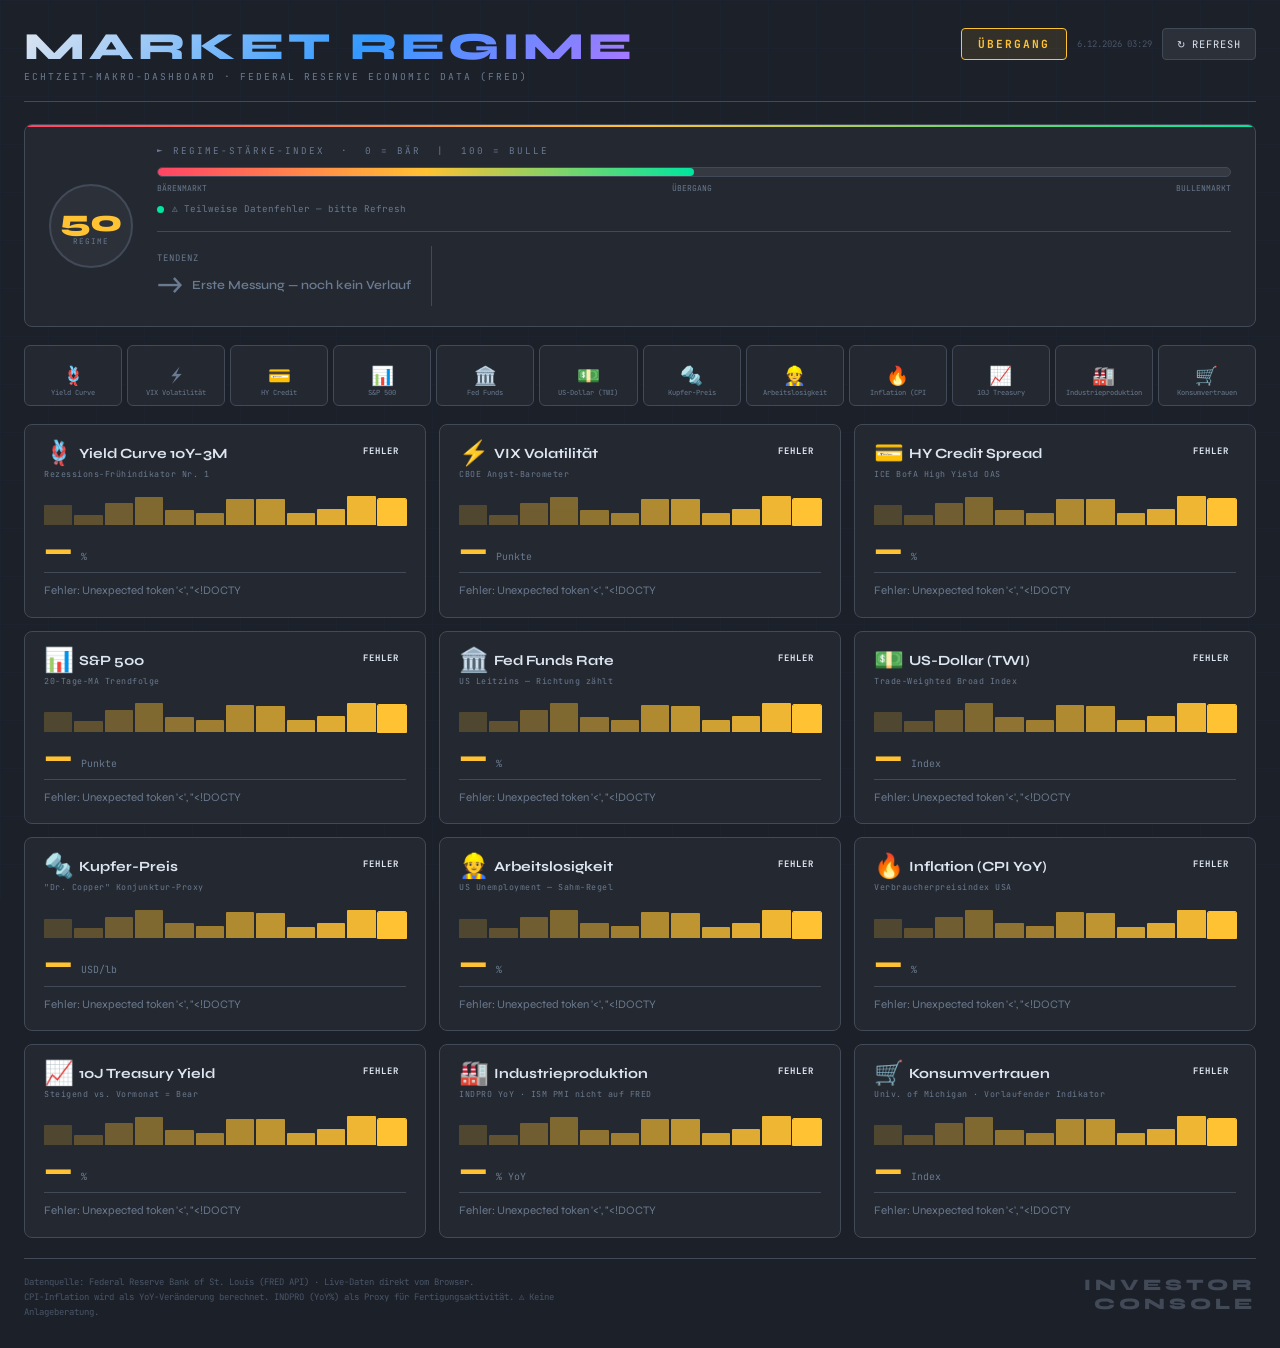
==== commit 3d8351ce: "Add files via upload" ====
--- a/index.html
+++ b/index.html
@@ -100,7 +100,7 @@
 .delta-chip.flat{background:var(--s3);color:var(--muted);border:1px solid var(--border);}
 .trend-divider{width:1px;height:60px;background:var(--border);flex-shrink:0;}
 
-.status-row{display:grid;grid-template-columns:repeat(11,1fr);gap:5px;margin-bottom:18px;}
+.status-row{display:grid;grid-template-columns:repeat(12,1fr);gap:5px;margin-bottom:18px;}
 .st-item{background:var(--s1);border:1px solid var(--border);border-radius:6px;
   padding:8px 4px;display:flex;flex-direction:column;align-items:center;gap:4px;}
 .st-dot{width:9px;height:9px;border-radius:50%;}
@@ -260,8 +260,8 @@
 
 // ── WEIGHTS & SIGNAL MAPPING ────────────────────────────
 var WEIGHTS = {
-  yield_curve:2.0, hy_spread:1.8, fedfunds:1.5, unemployment:1.5,
-  cpi:1.3, vix:1.2, sp500:1.2, '10y':1.2, copper:1.1, dollar:1.0, pmi:1.6
+  yield_curve:2.0, hy_spread:1.8, fedfunds:1.5, unemployment:0.8,
+  cpi:1.3, vix:1.2, sp500:1.2, '10y':1.2, copper:1.1, dollar:1.0, pmi:1.6, umcsent:1.4
 };
 var SIGNAL_WEIGHT = {bull:10, neutral:5, bear:1, warning:0};
 
@@ -321,10 +321,15 @@
     icon:'🏭', name:'Industrieproduktion', sub:'INDPRO YoY · ISM PMI nicht auf FRED',
     unit:'% YoY', dec:1,
     tip:'FRED-Proxy für Fertigungsaktivität (INDPRO YoY%). Der ISM Manufacturing PMI wurde 2016 von FRED entfernt. YoY >3% = Bull, 0–3% = Neutral, <0% = Warnung/Bear.'
+  },
+  umcsent: {
+    icon:'🛒', name:'Konsumvertrauen', sub:'Univ. of Michigan · Vorlaufender Indikator',
+    unit:'Index', dec:1,
+    tip:'University of Michigan Consumer Sentiment — vorlaufender Indikator für den US-Konsum (≈⅔ des BIP). >90 = Bull, 70–90 = Neutral, 60–70 = Warnung, <60 = Bear.'
   }
 };
 
-var IND_ORDER = ['yield_curve','vix','hy_spread','sp500','fedfunds','dollar','copper','unemployment','cpi','10y','pmi'];
+var IND_ORDER = ['yield_curve','vix','hy_spread','sp500','fedfunds','dollar','copper','unemployment','cpi','10y','pmi','umcsent'];
 
 // ── CACHE ────────────────────────────────────────────────
 function getCache() {
@@ -395,12 +400,13 @@
   sp500:        { id: 'SP500',        obs: 120, mult: 1,   dec: 0, pct_yoy: false },
   fedfunds:     { id: 'FEDFUNDS',     obs: 120, mult: 1,   dec: 2, pct_yoy: false },
   dollar:       { id: 'DTWEXBGS',     obs: 120, mult: 1,   dec: 1, pct_yoy: false },
-  copper:       { id: 'PCOPPUSDM',    obs:  60, mult: 1,   dec: 2, pct_yoy: false },
+  copper:       { id: 'PCOPPUSDM',    obs:  60, mult: 0.000454, dec: 2, pct_yoy: false },
   unemployment: { id: 'UNRATE',       obs: 120, mult: 1,   dec: 1, pct_yoy: false },
   cpi:          { id: 'CPIAUCSL',     obs: 180, mult: 1,   dec: 1, pct_yoy: true  },
   '10y':        { id: 'DGS10',        obs: 120, mult: 1,   dec: 2, pct_yoy: false },
   // ISM PMI (NAPM) was removed from FRED in 2016 — INDPRO used as local proxy
-  pmi:          { id: 'INDPRO',       obs:  24, mult: 1,   dec: 1, pct_yoy: true  }
+  pmi:          { id: 'INDPRO',       obs:  24, mult: 1,   dec: 1, pct_yoy: true  },
+  umcsent:      { id: 'UMCSENT',      obs:  60, mult: 1,   dec: 1, pct_yoy: false }
 };
 
 // ── SIGNAL FUNCTIONS (for real FRED data) ────────────────
@@ -434,7 +440,8 @@
     if(!h||h.length<21) return 'neutral';
     return v>h[h.length-21]+0.3?'bear':'neutral';
   },
-  pmi:          function(v,h){ return v>3?'bull':v>0?'neutral':v>-2?'warning':'bear'; }
+  pmi:          function(v,h){ return v>3?'bull':v>0?'neutral':v>-2?'warning':'bear'; },
+  umcsent:      function(v,h){ return v>90?'bull':v>70?'neutral':v>60?'warning':'bear'; }
 };
 
 var FRED_NOTE = {
@@ -472,7 +479,15 @@
     var d=(v-h[h.length-21]).toFixed(2);
     return d>0.3?'Rendite +'+d+'pp (Monat) — Bewertungsdruck.':v<3.5?'Niedrige Zinsen — günstig für Risiko-Assets.':'Zinsen stabil — normales Umfeld.';
   },
-  pmi:          function(v,h){ return v>5?'Starkes Industriewachstum — Expansion.':v>3?'Solides Wachstum — Expansion läuft.':v>0?'Schwaches Wachstum — Abschwächung möglich.':v>-2?'Schrumpfung — Industrieschwäche sichtbar.':'Deutlicher Rückgang — Rezessionssignal.'; }
+  pmi:          function(v,h){ return v>5?'Starkes Industriewachstum — Expansion.':v>3?'Solides Wachstum — Expansion läuft.':v>0?'Schwaches Wachstum — Abschwächung möglich.':v>-2?'Schrumpfung — Industrieschwäche sichtbar.':'Deutlicher Rückgang — Rezessionssignal.'; },
+  umcsent:      function(v,h){
+    var prev = h&&h.length>=4 ? h[h.length-4] : null;
+    var trend = prev ? (v>prev?' ↑':v<prev?' ↓':'') : '';
+    return v>90?'Hohes Verbrauchervertrauen — Konsum robust.'+trend:
+           v>70?'Moderates Vertrauen — Konsum stabil.'+trend:
+           v>60?'Gedämpfte Stimmung — Konsumrisiken steigen.'+trend:
+           'Niedriges Vertrauen — Konsumabschwächung wahrscheinlich.'+trend;
+  }
 };
 
 // ── YoY HELPER ───────────────────────────────────────────
@@ -496,7 +511,8 @@
     })
     .then(function(json) {
       if(json.error_message) throw new Error(json.error_message);
-      var obs = (json.observations || []).filter(function(o){ return o.value !== '.'; });
+      // FRED liefert desc (neueste zuerst) → umkehren für chronologische Reihenfolge
+      var obs = (json.observations || []).filter(function(o){ return o.value !== '.'; }).reverse();
       if(!obs.length) throw new Error('Keine Daten für ' + cfg.id);
       var vals = obs.map(function(o){ return parseFloat(o.value) * cfg.mult; });
       var hist = cfg.pct_yoy && vals.length >= 13 ? computeYoY(vals) : vals;
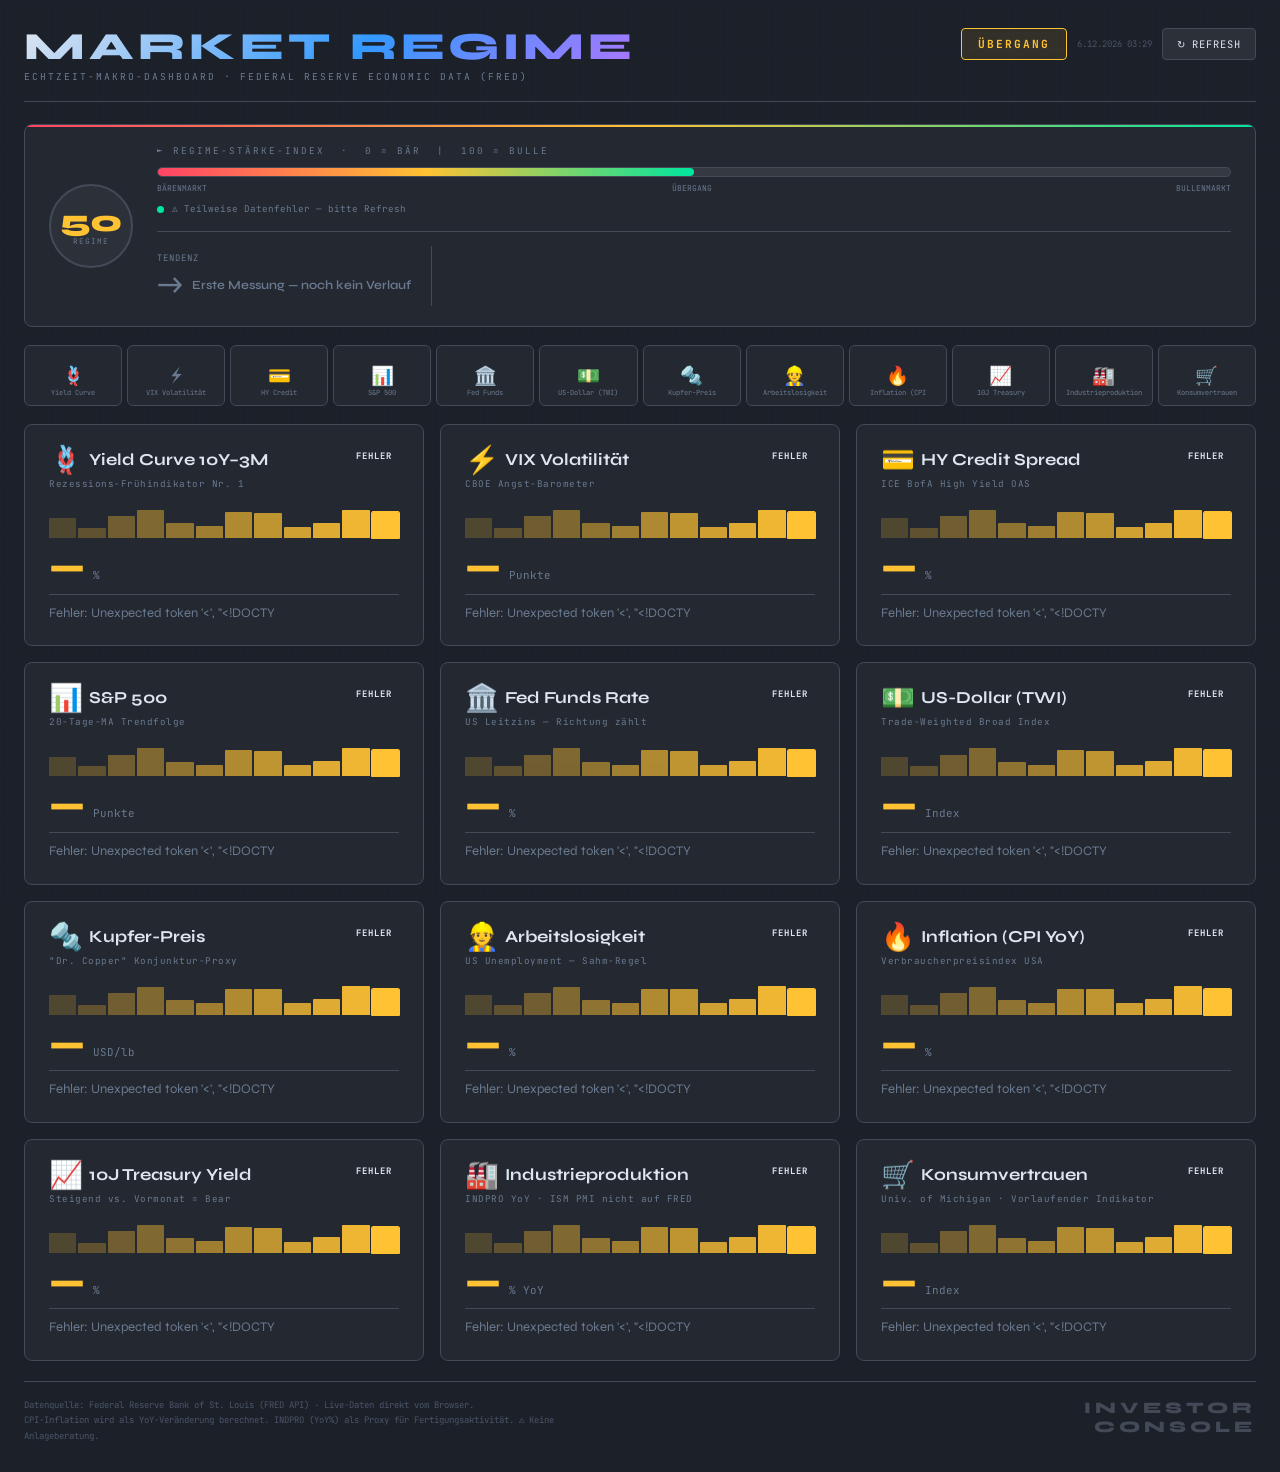
==== commit 350cde10: "Add files via upload" ====
--- a/index.html
+++ b/index.html
@@ -113,8 +113,9 @@
   text-align:center;line-height:1.3;}
 .st-icon{font-size:1.15rem;line-height:1;display:block;margin-bottom:2px;}
 
-.grid{display:grid;grid-template-columns:repeat(auto-fill,minmax(320px,1fr));gap:13px;margin-bottom:20px;}
+.grid{display:grid;grid-template-columns:repeat(3,1fr);gap:16px;margin-bottom:20px;}
 .card{background:var(--s1);border:1px solid var(--border);border-radius:8px;
+  padding:22px 24px;position:relative;transition:border-color .2s,transform .2s;overflow:hidden;}
   padding:17px 19px;position:relative;overflow:hidden;
   transition:border-color .2s,transform .2s;animation:fadeUp .4s ease backwards;}
 .card:hover{border-color:var(--dim);transform:translateY(-2px);}
@@ -130,10 +131,10 @@
 .card.neutral .card-stripe{background:var(--yellow);}
 .card.warning .card-stripe{background:var(--orange);}
 
-.card-top{display:flex;justify-content:space-between;align-items:flex-start;margin-bottom:12px;}
-.c-name{font-size:.88rem;font-weight:700;line-height:1.2;}
-.c-icon{font-size:1.5rem;line-height:1;display:inline-block;vertical-align:middle;margin-right:5px;}
-.c-sub{font-family:'JetBrains Mono',monospace;font-size:.52rem;color:var(--muted);margin-top:3px;letter-spacing:.5px;}
+.card-top{display:flex;justify-content:space-between;align-items:flex-start;margin-bottom:14px;}
+.c-name{font-size:1.05rem;font-weight:700;line-height:1.2;}
+.c-icon{font-size:1.7rem;line-height:1;display:inline-block;vertical-align:middle;margin-right:6px;}
+.c-sub{font-family:'JetBrains Mono',monospace;font-size:.58rem;color:var(--muted);margin-top:4px;letter-spacing:.5px;}
 .sig-badge{font-family:'JetBrains Mono',monospace;font-size:.56rem;font-weight:700;
   padding:3px 7px;border-radius:3px;letter-spacing:1px;white-space:nowrap;flex-shrink:0;}
 .sig-badge.bull{background:var(--green-dim);color:var(--green);border:1px solid rgba(0,229,160,.25);}
@@ -146,13 +147,13 @@
 .sb{flex:1;border-radius:1px 1px 0 0;min-height:2px;}
 
 .val-row{display:flex;align-items:baseline;gap:8px;margin-bottom:3px;}
-.c-val{font-size:1.9rem;font-weight:800;line-height:1;font-variant-numeric:tabular-nums;}
-.c-unit{font-family:'JetBrains Mono',monospace;font-size:.62rem;color:var(--muted);}
+.c-val{font-size:2.4rem;font-weight:800;line-height:1;font-variant-numeric:tabular-nums;}
+.c-unit{font-family:'JetBrains Mono',monospace;font-size:.68rem;color:var(--muted);}
 .c-chg{font-family:'JetBrains Mono',monospace;font-size:.58rem;padding:2px 5px;border-radius:3px;}
 .c-chg.pos{background:var(--green-dim);color:var(--green);}
 .c-chg.neg{background:var(--red-dim);color:var(--red);}
 .c-chg.flat{background:var(--s3);color:var(--muted);}
-.c-note{font-size:.72rem;color:var(--muted);line-height:1.5;
+.c-note{font-size:.82rem;color:var(--muted);line-height:1.5;
   border-top:1px solid var(--border);padding-top:9px;margin-top:7px;}
 .c-date{font-family:'JetBrains Mono',monospace;font-size:.48rem;color:var(--dim);
   position:absolute;bottom:11px;right:13px;}
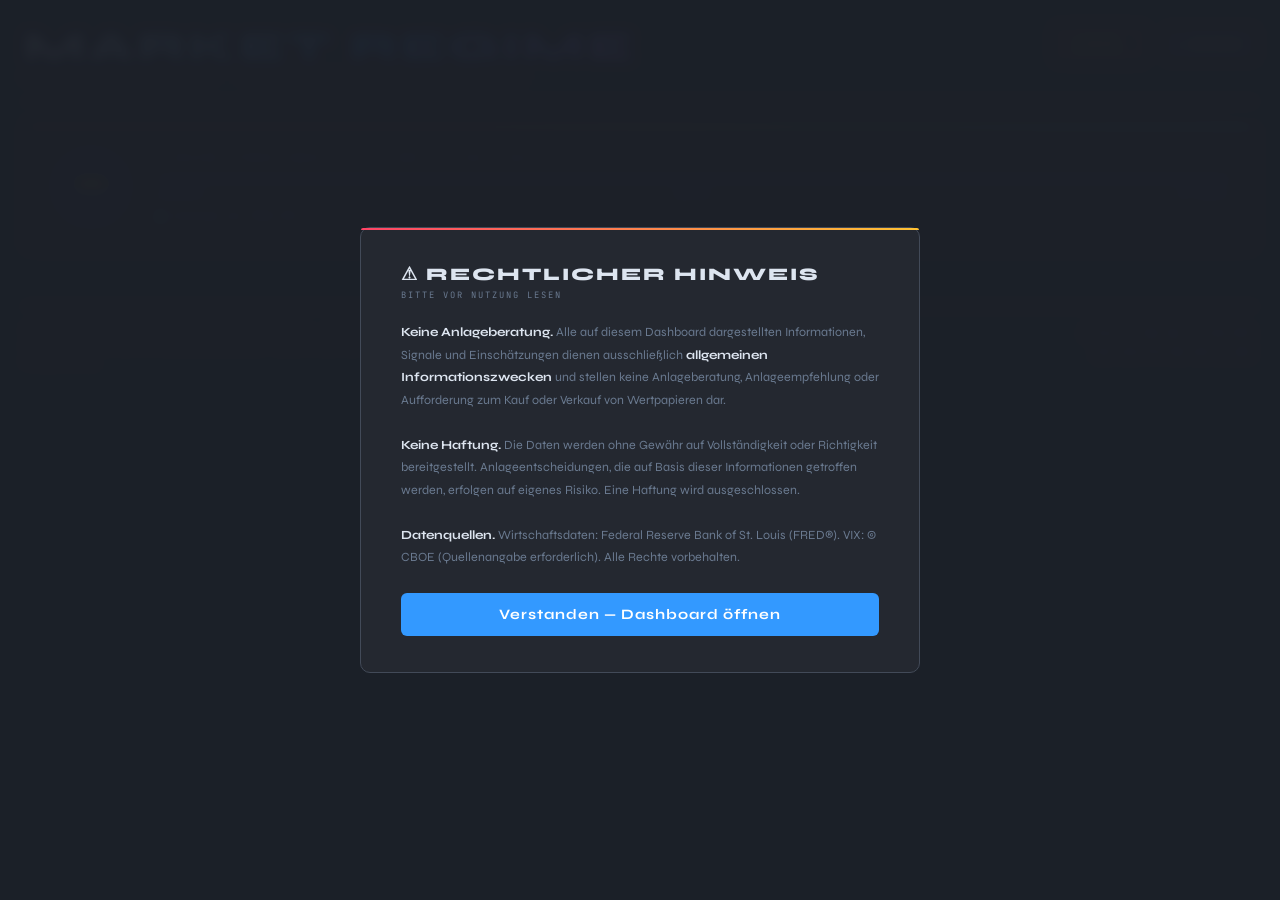
==== commit 6a585f42: "Add files via upload" ====
--- a/index.html
+++ b/index.html
@@ -242,7 +242,40 @@
 </div>
 <div class="tip" id="tip"></div>
 
-<!-- FRED Key wird serverseitig als Vercel Env-Variable (FRED_API_KEY) verwaltet -->
+<!-- Rechtlicher Disclaimer — erscheint bei jedem ersten Aufruf einer Session -->
+<div id="disclaimerOverlay" style="display:none;position:fixed;inset:0;background:rgba(28,32,41,.97);z-index:300;align-items:center;justify-content:center;backdrop-filter:blur(6px);padding:20px;">
+  <div style="background:var(--s1);border:1px solid var(--border);border-radius:10px;padding:36px 40px;max-width:560px;width:100%;position:relative;">
+    <div style="position:absolute;top:0;left:0;right:0;height:2px;background:linear-gradient(90deg,var(--red),var(--yellow));border-radius:10px 10px 0 0;"></div>
+    <div style="font-size:1.1rem;font-weight:800;letter-spacing:2px;color:var(--text);margin-bottom:4px;">⚠ RECHTLICHER HINWEIS</div>
+    <div style="font-family:'JetBrains Mono',monospace;font-size:.55rem;color:var(--muted);letter-spacing:2px;margin-bottom:20px;">BITTE VOR NUTZUNG LESEN</div>
+    <div style="font-size:.78rem;color:var(--muted);line-height:1.8;margin-bottom:24px;">
+      <strong style="color:var(--text);">Keine Anlageberatung.</strong> Alle auf diesem Dashboard dargestellten Informationen, Signale und Einschätzungen dienen ausschließlich <strong style="color:var(--text);">allgemeinen Informationszwecken</strong> und stellen keine Anlageberatung, Anlageempfehlung oder Aufforderung zum Kauf oder Verkauf von Wertpapieren dar.<br><br>
+      <strong style="color:var(--text);">Keine Haftung.</strong> Die Daten werden ohne Gewähr auf Vollständigkeit oder Richtigkeit bereitgestellt. Anlageentscheidungen, die auf Basis dieser Informationen getroffen werden, erfolgen auf eigenes Risiko. Eine Haftung wird ausgeschlossen.<br><br>
+      <strong style="color:var(--text);">Datenquellen.</strong> Wirtschaftsdaten: Federal Reserve Bank of St. Louis (FRED®). VIX: © CBOE (Quellenangabe erforderlich). Alle Rechte vorbehalten.
+    </div>
+    <button onclick="acceptDisclaimer()"
+      style="width:100%;background:var(--blue);border:none;color:#fff;font-family:'Syne',sans-serif;font-weight:700;font-size:.9rem;letter-spacing:1px;padding:13px;border-radius:6px;cursor:pointer;">
+      Verstanden — Dashboard öffnen
+    </button>
+  </div>
+</div>
+
+<script>
+function acceptDisclaimer() {
+  document.getElementById('disclaimerOverlay').style.display = 'none';
+  try { sessionStorage.setItem('disclaimer_accepted', '1'); } catch(e){}
+  loadAll();
+}
+function checkDisclaimer() {
+  try {
+    if(!sessionStorage.getItem('disclaimer_accepted')) {
+      document.getElementById('disclaimerOverlay').style.display = 'flex';
+      return false;
+    }
+  } catch(e){}
+  return true;
+}
+</script>
 
 <script>
 // API Key is handled dynamically — see getApiKey() + showKeyOverlay()
@@ -256,8 +289,28 @@
 // ═══════════════════════════════════════════════════════════
 
 var CACHE_TTL  = 60 * 60 * 1000; // 60 Minuten
-var CACHE_KEY  = 'mrd_data_v4';
-var HIST_KEY   = 'mrd_score_hist_v4';
+// Cache deaktiviert — FRED ToS (2024) verbietet das Speichern/Cachen von FRED-Daten
+var HIST_KEY = 'mrd_score_hist_v4';
+function getCache()  { return null; } // kein Cache
+function setCache()  {} // kein Cache
+
+function smoothScore(raw) {
+  var hist = [];
+  try { hist = JSON.parse(sessionStorage.getItem(HIST_KEY)||'[]'); } catch(e){}
+  var prev  = hist.length>=1 ? hist[hist.length-1].score : raw;
+  var prev2 = hist.length>=2 ? hist[hist.length-2].score : prev;
+  return Math.round(0.6*raw + 0.3*prev + 0.1*prev2);
+}
+function pushScoreHist(score, ts) {
+  var hist = [];
+  try { hist = JSON.parse(sessionStorage.getItem(HIST_KEY)||'[]'); } catch(e){}
+  hist.push({score:score, ts:ts});
+  if(hist.length>30) hist = hist.slice(-30);
+  try { sessionStorage.setItem(HIST_KEY, JSON.stringify(hist)); } catch(e){}
+}
+function getScoreHist() {
+  try { return JSON.parse(sessionStorage.getItem(HIST_KEY)||'[]'); } catch(e){ return []; }
+}
 
 // ── WEIGHTS & SIGNAL MAPPING ────────────────────────────
 var WEIGHTS = {
@@ -279,14 +332,14 @@
     tip:'Unter 18: ruhige Märkte. 18–25: normal. Über 25: Stress. Über 35: Panik. Über 45: Systemkrise.'
   },
   hy_spread: {
-    icon:'💳', name:'HY Credit Spread', sub:'ICE BofA High Yield OAS',
-    unit:'%', dec:2,
-    tip:'Unter 4%: Risk-On. 4–6%: neutral. Über 6%: Kreditstress. Wichtiger Vorlaufindikator für Rezessionen.'
+    icon:'🌡️', name:'Finanzierungsbed.', sub:'Chicago Fed NFCI · Federal Reserve',
+    unit:'Index', dec:2,
+    tip:'Chicago Fed National Financial Conditions Index. Negativ = lockere Finanzierungsbedingungen (Bull). Positiv = enge Bedingungen (Bear). Öffentliche Daten der Federal Reserve.'
   },
   sp500: {
-    icon:'📊', name:'S&P 500', sub:'20-Tage-MA Trendfolge',
-    unit:'Punkte', dec:0,
-    tip:'Signal basiert auf 20-Tage gleitendem Durchschnitt. Kurs > MA = Aufwärtstrend (Bull).'
+    icon:'📊', name:'Finanzmarktstress', sub:'St. Louis Fed STLFSI · Federal Reserve',
+    unit:'Index', dec:2,
+    tip:'St. Louis Fed Financial Stress Index. Negativ = unterdurchschnittlicher Stress (Bull). Über 0 = erhöhter Stress (Bear). Öffentliche Daten der Federal Reserve.'
   },
   fedfunds: {
     icon:'🏛️', name:'Fed Funds Rate', sub:'US Leitzins — Richtung zählt',
@@ -331,37 +384,6 @@
 };
 
 var IND_ORDER = ['yield_curve','vix','hy_spread','sp500','fedfunds','dollar','copper','unemployment','cpi','10y','pmi','umcsent'];
-
-// ── CACHE ────────────────────────────────────────────────
-function getCache() {
-  try {
-    var c = JSON.parse(localStorage.getItem(CACHE_KEY));
-    if(!c || Date.now() - c.ts > CACHE_TTL) return null;
-    return c;
-  } catch(e){ return null; }
-}
-function setCache(results, score, ts) {
-  try {
-    localStorage.setItem(CACHE_KEY, JSON.stringify({
-      results: results, score: score, ts: Date.now(), human: ts
-    }));
-  } catch(e){}
-}
-
-// ── SCORE HISTORY ────────────────────────────────────────
-function saveScoreHistory(score, ts) {
-  var raw = [];
-  try { raw = JSON.parse(localStorage.getItem(HIST_KEY)||'[]'); } catch(e){}
-  var last = raw[raw.length-1], now = Date.now();
-  if(!last || Math.abs(last.score-score)>=1 || (now-last.ts)>15*60*1000) {
-    raw.push({score:score, label:regimeLabel(score).label, ts:now, human:ts});
-    if(raw.length>20) raw=raw.slice(-20);
-    try { localStorage.setItem(HIST_KEY, JSON.stringify(raw)); } catch(e){}
-  }
-}
-function getScoreHistory() {
-  try { return JSON.parse(localStorage.getItem(HIST_KEY)||'[]'); } catch(e){ return []; }
-}
 
 // ── SCORE COMPUTATION ────────────────────────────────────
 function computeWeightedScore(results) {
@@ -376,14 +398,6 @@
   return wsum ? Math.round((total/wsum)*100) : 50;
 }
 
-function smoothScore(raw) {
-  var hist = [];
-  try { hist = JSON.parse(localStorage.getItem(HIST_KEY)||'[]'); } catch(e){}
-  var prev  = hist.length>=1 ? hist[hist.length-1].score : raw;
-  var prev2 = hist.length>=2 ? hist[hist.length-2].score : prev;
-  return Math.round(0.6*raw + 0.3*prev + 0.1*prev2);
-}
-
 function regimeLabel(score) {
   if(score>=68) return {label:'BULLENMARKT', cls:'bull'};
   if(score>=45) return {label:'ÜBERGANG',    cls:'trans'};
@@ -397,8 +411,8 @@
 var FRED_SERIES = {
   yield_curve:  { id: 'T10Y3M',       obs: 260, mult: 1,   dec: 2, pct_yoy: false },
   vix:          { id: 'VIXCLS',       obs: 120, mult: 1,   dec: 1, pct_yoy: false },
-  hy_spread:    { id: 'BAMLH0A0HYM2', obs: 260, mult: 1,   dec: 2, pct_yoy: false },
-  sp500:        { id: 'SP500',        obs: 120, mult: 1,   dec: 0, pct_yoy: false },
+  hy_spread:    { id: 'NFCI',          obs: 120, mult: 1,   dec: 2, pct_yoy: false },
+  sp500:        { id: 'STLFSI4',      obs: 120, mult: 1,   dec: 2, pct_yoy: false },
   fedfunds:     { id: 'FEDFUNDS',     obs: 120, mult: 1,   dec: 2, pct_yoy: false },
   dollar:       { id: 'DTWEXBGS',     obs: 120, mult: 1,   dec: 1, pct_yoy: false },
   copper:       { id: 'PCOPPUSDM',    obs:  60, mult: 0.000454, dec: 2, pct_yoy: false },
@@ -414,12 +428,8 @@
 var FRED_SIG = {
   yield_curve:  function(v,h){ return v>0.5?'bull':v>0?'neutral':'bear'; },
   vix:          function(v,h){ return v<18?'bull':v<25?'neutral':'bear'; },
-  hy_spread:    function(v,h){ return v<4?'bull':v<6?'neutral':'bear'; },
-  sp500:        function(v,h){
-    if(!h||h.length<20) return 'neutral';
-    var sl=h.slice(-20), ma=sl.reduce(function(a,b){return a+b;},0)/20;
-    return v>ma?'bull':'bear';
-  },
+  hy_spread:    function(v,h){ return v<-0.3?'bull':v<0.3?'neutral':v<1?'warning':'bear'; },
+  sp500:        function(v,h){ return v<-0.5?'bull':v<0?'neutral':v<1?'warning':'bear'; },
   fedfunds:     function(v,h){
     if(!h||h.length<4) return 'neutral';
     return v<h[h.length-4]?'bull':v>h[h.length-4]?'bear':'neutral';
@@ -448,13 +458,8 @@
 var FRED_NOTE = {
   yield_curve:  function(v,h){ return v<0?'Invertiert — Rezessionsrisiko erhöht.':v<0.5?'Kurve flach — Wachstum ungewiss.':'Positiv — Expansion wahrscheinlich.'; },
   vix:          function(v,h){ return v<18?'Niedriges Angst-Niveau — Märkte gelassen.':v<25?'Moderate Volatilität — normales Umfeld.':'Erhöhte Angst — defensiv positionieren.'; },
-  hy_spread:    function(v,h){ return v<4?'Enger Spread — Risk-On-Umfeld.':v<6?'Normalisierter Kreditmarkt.':'Breiter Spread — Kreditstress sichtbar.'; },
-  sp500:        function(v,h){
-    if(!h||h.length<20) return 'Daten geladen.';
-    var sl=h.slice(-20), ma=sl.reduce(function(a,b){return a+b;},0)/20;
-    var pct=((v-ma)/ma*100).toFixed(1);
-    return v>ma?'+'+pct+'% über 20T-MA — Aufwärtstrend.':pct+'% unter 20T-MA — Abwärtsdruck.';
-  },
+  hy_spread:    function(v,h){ return v<-0.3?'Lockere Finanzierungsbedingungen — Risk-On.':v<0.3?'Neutrale Finanzierungsbedingungen.':v<1?'Leicht angespannt — Vorsicht.':'Enge Bedingungen — Kreditstress.'; },
+  sp500:        function(v,h){ return v<-0.5?'Niedriger Finanzstress — risikofreundlich.':v<0?'Unterdurchschnittlicher Stress — stabil.':v<1?'Erhöhter Finanzstress — Vorsicht.':'Hoher Finanzstress — Risikoaversion.'; },
   fedfunds:     function(v,h){
     if(!h||h.length<4) return 'Leitzins bei '+v.toFixed(2)+'%.';
     return v<h[h.length-4]?'Fed senkt — expansive Geldpolitik.':v>h[h.length-4]?'Fed erhöht — restriktiver Kurs.':'Fed unverändert — abwartend.';
@@ -600,7 +605,7 @@
 function scoreColor(s){ return s>=68?'var(--green)':s<=35?'var(--red)':'var(--yellow)'; }
 
 function renderTrend(score) {
-  var hist = getScoreHistory();
+  var hist = getScoreHist();
   var trendSection=document.getElementById('trendSection');
   var trendArrow=document.getElementById('trendArrow');
   var trendDesc=document.getElementById('trendDesc');
@@ -650,10 +655,9 @@
 function hideTip(){ document.getElementById('tip').classList.remove('show'); }
 
 // ── RENDER ALL ───────────────────────────────────────────
-function renderAll(results, regimeData, fromCache, ts) {
+function renderAll(results, regimeData, ts) {
   var raw   = computeWeightedScore(results);
-  // Use regime score from Claude if available, otherwise compute
-  var score = regimeData && regimeData.score ? smoothScore(regimeData.score) : smoothScore(raw);
+  var score = raw;
   var rl    = regimeLabel(score);
   var hasErr= results.some(function(r){return r.sig==='error';});
 
@@ -668,7 +672,6 @@
   var srcEl = document.getElementById('sourceMsg');
   if(srcEl) srcEl.textContent =
     hasErr ? '⚠ Teilweise Datenfehler — bitte Refresh' :
-    fromCache ? '📦 Cache (< 60 Min) · Klick Refresh für neue Analyse' :
     '✓ Live · FRED API · Federal Reserve Bank of St. Louis';
 
   // Regime summary
@@ -682,7 +685,7 @@
   var dates=results.map(function(r){return r.date;}).filter(Boolean).sort();
   if(dates.length) document.getElementById('dataDate').textContent='Analyse: '+dates[dates.length-1];
 
-  saveScoreHistory(score, ts);
+  pushScoreHist(score, ts);
   renderTrend(score);
   renderStrip(results);
   renderCards(results);
@@ -701,17 +704,8 @@
   var now = new Date();
   var ts  = now.toLocaleDateString('de-DE') + ' ' + now.toLocaleTimeString('de-DE', {hour:'2-digit', minute:'2-digit'});
 
-  // Check cache first
-  var cached = getCache();
-  if(cached) {
-    renderAll(cached.results, null, true, cached.human || ts);
-    spin.classList.remove('spinning');
-    return;
-  }
-
   function onSuccess(results) {
-    setCache(results, null, ts);
-    renderAll(results, null, false, ts);
+    renderAll(results, null, ts);
     spin.classList.remove('spinning');
   }
   function onError(err) {
@@ -733,6 +727,7 @@
 }
 
 window.onload = function() {
+  if(!checkDisclaimer()) return; // zeigt Disclaimer, loadAll wird nach Bestätigung aufgerufen
   loadAll();
 };
 
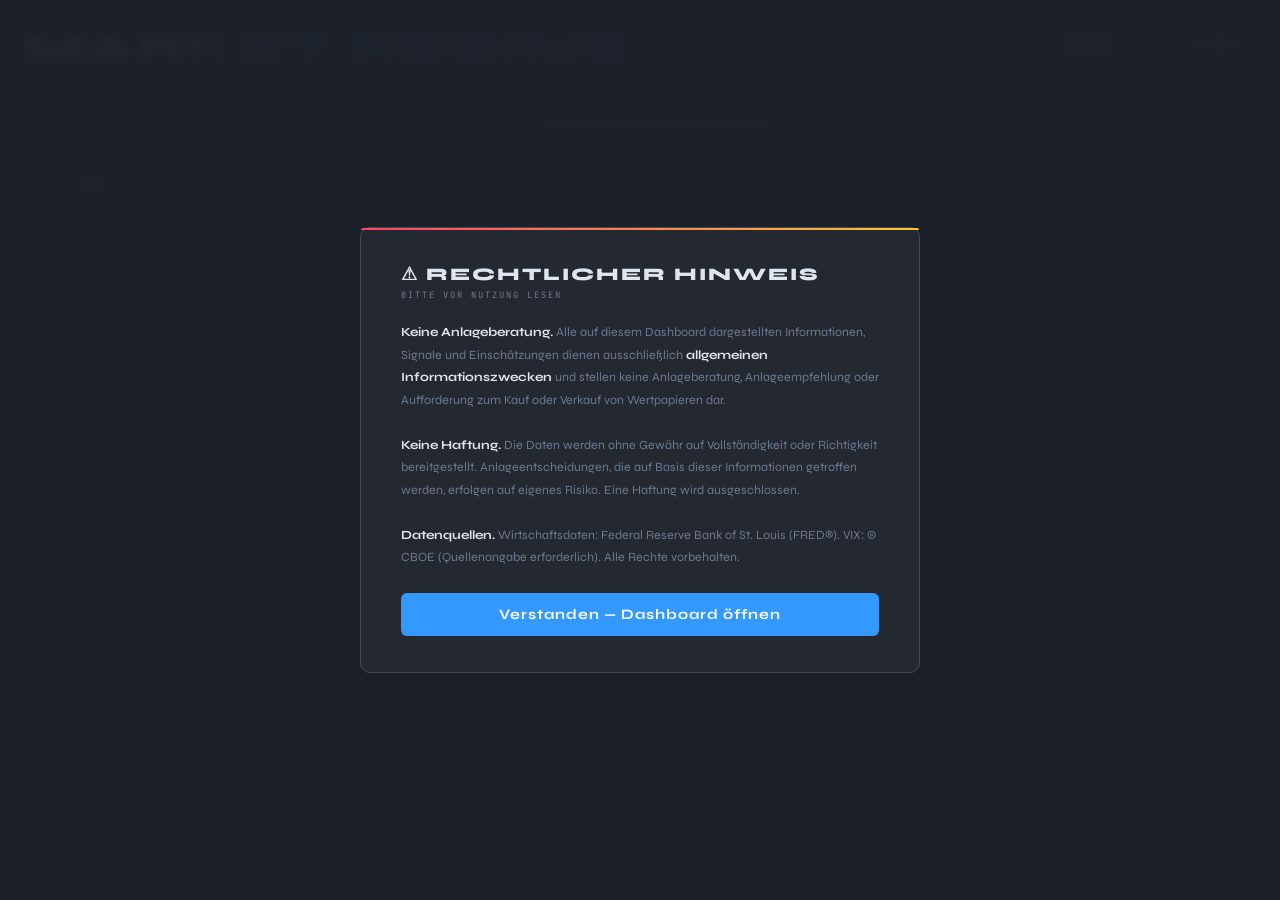
==== commit 50edd9a0: "Enhance dashboard: real sparklines, persistent history, auto-refresh, signal distribution - Real spa" ====
--- a/index.html
+++ b/index.html
@@ -168,6 +168,21 @@
   max-width:230px;z-index:500;pointer-events:none;opacity:0;transition:opacity .15s;line-height:1.6;}
 .tip.show{opacity:1;}
 
+.dist-row{display:flex;gap:8px;margin-bottom:16px;flex-wrap:wrap;}
+.dist-chip{font-family:'JetBrains Mono',monospace;font-size:.6rem;font-weight:700;
+  padding:5px 12px;border-radius:4px;letter-spacing:1px;display:flex;align-items:center;gap:5px;
+  position:relative;overflow:hidden;}
+.dist-chip::before{content:'';position:absolute;inset:0;opacity:.1;background:currentColor;}
+.dist-chip.bull{color:var(--green);border:1px solid rgba(0,229,160,.3);}
+.dist-chip.neutral{color:var(--yellow);border:1px solid rgba(255,194,51,.3);}
+.dist-chip.warning{color:var(--orange);border:1px solid rgba(255,136,51,.3);}
+.dist-chip.bear{color:var(--red);border:1px solid rgba(255,68,102,.3);}
+.dist-chip.error{color:var(--muted);border:1px solid var(--border);}
+.dist-bar{height:3px;border-radius:2px;margin-left:6px;min-width:4px;background:currentColor;opacity:.6;}
+
+@media(max-width:900px){
+  .grid{grid-template-columns:repeat(2,1fr);}
+}
 @media(max-width:700px){
   .grid{grid-template-columns:1fr;}
   .status-row{grid-template-columns:repeat(6,1fr);}
@@ -186,6 +201,7 @@
   <div class="hd-right">
     <div class="regime-pill trans" id="regimePill">LADEN…</div>
     <span class="last-upd" id="lastUpd"></span>
+    <span class="last-upd" id="countdownEl" style="color:var(--dim)"></span>
     <button class="refresh-btn" onclick="loadAll()">
       <span class="spin" id="spinEl">&#8635;</span> REFRESH
     </button>
@@ -230,6 +246,7 @@
   <div id="insightText" style="font-size:.76rem;color:var(--muted);line-height:1.6;flex:1;min-width:200px;"></div>
 </div>
 <div class="status-row" id="statusRow"></div>
+<div id="distRow" class="dist-row"></div>
 <div class="grid" id="cardGrid"></div>
 
 <footer>
@@ -290,26 +307,26 @@
 
 var CACHE_TTL  = 60 * 60 * 1000; // 60 Minuten
 // Cache deaktiviert — FRED ToS (2024) verbietet das Speichern/Cachen von FRED-Daten
-var HIST_KEY = 'mrd_score_hist_v4';
-function getCache()  { return null; } // kein Cache
-function setCache()  {} // kein Cache
+var HIST_KEY = 'mrd_score_hist_v6';
+function getCache()  { return null; }
+function setCache()  {}
 
 function smoothScore(raw) {
   var hist = [];
-  try { hist = JSON.parse(sessionStorage.getItem(HIST_KEY)||'[]'); } catch(e){}
+  try { hist = JSON.parse(localStorage.getItem(HIST_KEY)||'[]'); } catch(e){}
   var prev  = hist.length>=1 ? hist[hist.length-1].score : raw;
   var prev2 = hist.length>=2 ? hist[hist.length-2].score : prev;
   return Math.round(0.6*raw + 0.3*prev + 0.1*prev2);
 }
 function pushScoreHist(score, ts) {
   var hist = [];
-  try { hist = JSON.parse(sessionStorage.getItem(HIST_KEY)||'[]'); } catch(e){}
-  hist.push({score:score, ts:ts});
-  if(hist.length>30) hist = hist.slice(-30);
-  try { sessionStorage.setItem(HIST_KEY, JSON.stringify(hist)); } catch(e){}
+  try { hist = JSON.parse(localStorage.getItem(HIST_KEY)||'[]'); } catch(e){}
+  hist.push({score:score, ts:ts, label:regimeLabel(score).label});
+  if(hist.length>90) hist = hist.slice(-90);
+  try { localStorage.setItem(HIST_KEY, JSON.stringify(hist)); } catch(e){}
 }
 function getScoreHist() {
-  try { return JSON.parse(sessionStorage.getItem(HIST_KEY)||'[]'); } catch(e){ return []; }
+  try { return JSON.parse(localStorage.getItem(HIST_KEY)||'[]'); } catch(e){ return []; }
 }
 
 // ── WEIGHTS & SIGNAL MAPPING ────────────────────────────
@@ -506,59 +523,96 @@
 }
 
 // ── FRED PROXY FETCH (via Vercel Serverless Function) ────
+function delay(ms){ return new Promise(function(res){ setTimeout(res, ms); }); }
+
+// Rohabruf mit 429-Backoff (1.5s, 3s, 6s, 12s) — liefert das geparste FRED-JSON
+function fetchSeriesJson(url, attempt) {
+  attempt = attempt || 0;
+  return fetch(url).then(function(r) {
+    if(r.status === 429 && attempt < 4) {
+      return delay(1500 * Math.pow(2, attempt)).then(function(){ return fetchSeriesJson(url, attempt + 1); });
+    }
+    // Wenn /api/fred HTML statt JSON liefert, wird die Serverless-Function nicht erreicht
+    var ct = r.headers.get('content-type') || '';
+    if(ct.indexOf('application/json') === -1) {
+      throw new Error('API nicht erreichbar (HTML statt JSON) — laeuft die App auf Vercel? Liegt fred.js unter /api/?');
+    }
+    if(!r.ok) return r.json().then(function(e){ throw new Error(e.error || 'HTTP ' + r.status); });
+    return r.json();
+  });
+}
+
 function fetchOneSeries(indId) {
   var cfg = FRED_SERIES[indId];
   if(!cfg) return Promise.reject(new Error('Unbekannte Serie: ' + indId));
   var url = '/api/fred?series_id=' + cfg.id + '&limit=' + cfg.obs;
-  return fetch(url)
-    .then(function(r) {
-      if(!r.ok) return r.json().then(function(e){ throw new Error(e.error || 'HTTP ' + r.status); });
-      return r.json();
-    })
-    .then(function(json) {
-      if(json.error_message) throw new Error(json.error_message);
-      // FRED liefert desc (neueste zuerst) → umkehren für chronologische Reihenfolge
-      var obs = (json.observations || []).filter(function(o){ return o.value !== '.'; }).reverse();
-      if(!obs.length) throw new Error('Keine Daten für ' + cfg.id);
-      var vals = obs.map(function(o){ return parseFloat(o.value) * cfg.mult; });
-      var hist = cfg.pct_yoy && vals.length >= 13 ? computeYoY(vals) : vals;
-      var latest = hist[hist.length - 1];
-      var sigFn  = FRED_SIG[indId]  || function(){ return 'neutral'; };
-      var noteFn = FRED_NOTE[indId] || function(v){ return '' + v; };
-      return {
-        id:   indId,
-        sig:  sigFn(latest, hist),
-        val:  latest,
-        note: noteFn(latest, hist),
-        date: obs[obs.length - 1].date
-      };
-    });
-}
-
+  return fetchSeriesJson(url).then(function(json) {
+    if(json.error_message) throw new Error(json.error_message);
+    // FRED liefert desc (neueste zuerst) → umkehren für chronologische Reihenfolge
+    var obs = (json.observations || []).filter(function(o){ return o.value !== '.'; }).reverse();
+    if(!obs.length) throw new Error('Keine Daten für ' + cfg.id);
+    var vals = obs.map(function(o){ return parseFloat(o.value) * cfg.mult; });
+    var hist = cfg.pct_yoy && vals.length >= 13 ? computeYoY(vals) : vals;
+    var latest = hist[hist.length - 1];
+    var sigFn  = FRED_SIG[indId]  || function(){ return 'neutral'; };
+    var noteFn = FRED_NOTE[indId] || function(v){ return '' + v; };
+    return {
+      id:        indId,
+      sig:       sigFn(latest, hist),
+      val:       latest,
+      note:      noteFn(latest, hist),
+      date:      obs[obs.length - 1].date,
+      sparkVals: hist.slice(-16)
+    };
+  });
+}
+
+// Nur 3 Anfragen gleichzeitig statt 12 auf einmal → kein FRED-Burst
 function fetchAllFred() {
-  return Promise.all(IND_ORDER.map(function(id){
-    return fetchOneSeries(id).catch(function(e){
-      console.error('FRED '+id+':', e.message);
-      return {id:id, sig:'error', val:null, note:'Fehler: '+e.message.slice(0,30), date:''};
-    });
-  }));
+  var ids = IND_ORDER.slice();
+  var results = {};
+  function worker() {
+    if(!ids.length) return Promise.resolve();
+    var id = ids.shift();
+    return fetchOneSeries(id)
+      .catch(function(e){
+        console.error('FRED '+id+':', e.message);
+        return {id:id, sig:'error', val:null, note:'Fehler: '+e.message.slice(0,30), date:''};
+      })
+      .then(function(res){ results[id] = res; return worker(); });
+  }
+  var pool = [];
+  for(var i=0; i<3; i++) pool.push(worker());
+  return Promise.all(pool).then(function(){
+    return IND_ORDER.map(function(id){ return results[id]; });
+  });
 }
 
 // ── (Claude-API-Modus entfernt — immer FRED Live-Daten) ──
 
-// ── SPARKLINE (generated from single value — visualised as trend bar) ──
-function sparkline(sig, val, dec) {
-  // For single-value data we generate an illustrative trend bar
+// ── SPARKLINE ────────────────────────────────────────────
+function sparkline(sig, val, dec, sparkVals) {
   var col = sig==='bull'?'var(--green)':sig==='bear'?'var(--red)':sig==='warning'?'var(--orange)':'var(--yellow)';
-  // 12 bars with slight random variation around value for visual interest
   var bars = '';
-  var seed = val || 50;
-  for(var i=0; i<12; i++) {
-    var noise = (Math.sin(seed*i*0.7+i)*0.5+0.5);
-    var last  = i===11;
-    var h = Math.max(12, Math.min(95, 30 + noise*55 + (last?15:0)));
-    var op = 0.2 + (i/11)*0.8;
-    bars += '<div class="sb" style="height:'+h.toFixed(0)+'%;background:'+col+';opacity:'+op+(last?';outline:1px solid '+col:'')+'"></div>';
+  if (sparkVals && sparkVals.length >= 3) {
+    var sv = sparkVals.slice(-16);
+    var mn = Math.min.apply(null, sv), mx = Math.max.apply(null, sv);
+    var range = mx - mn || 1;
+    for (var i = 0; i < sv.length; i++) {
+      var h = Math.max(8, Math.min(95, ((sv[i] - mn) / range) * 80 + 10));
+      var last = i === sv.length - 1;
+      var op = 0.22 + (i / (sv.length - 1)) * 0.78;
+      bars += '<div class="sb" style="height:'+h.toFixed(0)+'%;background:'+col+';opacity:'+op.toFixed(2)+(last?';outline:1px solid '+col:'')+'"></div>';
+    }
+  } else {
+    var seed = val || 50;
+    for (var i = 0; i < 12; i++) {
+      var noise = (Math.sin(seed*i*0.7+i)*0.5+0.5);
+      var last  = i===11;
+      var h = Math.max(12, Math.min(95, 30 + noise*55 + (last?15:0)));
+      var op = 0.2 + (i/11)*0.8;
+      bars += '<div class="sb" style="height:'+h.toFixed(0)+'%;background:'+col+';opacity:'+op+(last?';outline:1px solid '+col:'')+'"></div>';
+    }
   }
   return bars;
 }
@@ -590,7 +644,7 @@
         +'<div><div class="c-name"><span class="c-icon">'+m.icon+'</span>'+m.name+'</div><div class="c-sub">'+m.sub+'</div></div>'
         +'<div class="sig-badge '+sig+'">'+sigLabel+'</div>'
       +'</div>'
-      +'<div class="spark">'+sparkline(sig, r.val, m.dec)+'</div>'
+      +'<div class="spark">'+sparkline(sig, r.val, m.dec, r.sparkVals)+'</div>'
       +'<div class="val-row">'
         +'<div class="c-val" style="color:'+valColor+'">'+dispVal+'</div>'
         +'<div class="c-unit">'+m.unit+'</div>'
@@ -641,6 +695,59 @@
   if(deltaChips) deltaChips.innerHTML=chips;
 }
 
+// ── SIGNAL DISTRIBUTION ──────────────────────────────────
+function renderDistribution(results) {
+  var el = document.getElementById('distRow');
+  if (!el) return;
+  var counts = {bull:0, neutral:0, warning:0, bear:0, error:0};
+  results.forEach(function(r){ if(counts[r.sig]!==undefined) counts[r.sig]++; });
+  var total = results.length;
+  function bar(n) { return '<div class="dist-bar" style="width:'+(n/total*60+4).toFixed(0)+'px"></div>'; }
+  el.innerHTML =
+    (counts.bull    ? '<div class="dist-chip bull">▲ '+counts.bull+' BULLISH'+bar(counts.bull)+'</div>' : '') +
+    (counts.neutral ? '<div class="dist-chip neutral">◆ '+counts.neutral+' NEUTRAL'+bar(counts.neutral)+'</div>' : '') +
+    (counts.warning ? '<div class="dist-chip warning">⚠ '+counts.warning+' WARNUNG'+bar(counts.warning)+'</div>' : '') +
+    (counts.bear    ? '<div class="dist-chip bear">▼ '+counts.bear+' BEARISH'+bar(counts.bear)+'</div>' : '') +
+    (counts.error   ? '<div class="dist-chip error">✕ '+counts.error+' FEHLER</div>' : '');
+}
+
+// ── SCORE COUNT-UP ────────────────────────────────────────
+function animateScore(target) {
+  var el = document.getElementById('scoreNum');
+  if (!el) return;
+  var start = parseInt(el.textContent) || 0;
+  if (isNaN(start)) start = 0;
+  var diff = target - start;
+  var steps = 28, i = 0;
+  var iv = setInterval(function() {
+    i++;
+    var ease = 1 - Math.pow(1 - i/steps, 3);
+    var val = Math.round(start + diff * ease);
+    el.textContent = val;
+    el.style.color = scoreColor(val);
+    if (i >= steps) { el.textContent = target; el.style.color = scoreColor(target); clearInterval(iv); }
+  }, 22);
+}
+
+// ── AUTO-REFRESH ──────────────────────────────────────────
+var _arTimer = null, _arSecs = 0;
+function startAutoRefresh() {
+  clearInterval(_arTimer);
+  _arSecs = 300;
+  _updateCountdown();
+  _arTimer = setInterval(function() {
+    _arSecs--;
+    if (_arSecs <= 0) { clearInterval(_arTimer); loadAll(); }
+    else _updateCountdown();
+  }, 1000);
+}
+function _updateCountdown() {
+  var el = document.getElementById('countdownEl');
+  if (!el) return;
+  var m = Math.floor(_arSecs/60), s = _arSecs%60;
+  el.textContent = 'Auto ↻ ' + m + ':' + (s<10?'0':'') + s;
+}
+
 // ── TOOLTIP ──────────────────────────────────────────────
 function showTip(e,el){
   var t=document.getElementById('tip');
@@ -661,7 +768,7 @@
   var rl    = regimeLabel(score);
   var hasErr= results.some(function(r){return r.sig==='error';});
 
-  var sn=document.getElementById('scoreNum'); if(sn){sn.textContent=score;sn.style.color=scoreColor(score);}
+  animateScore(score);
   var mb=document.getElementById('meterBar'); if(mb) mb.style.width=score+'%';
 
   var pill=document.getElementById('regimePill');
@@ -688,6 +795,7 @@
   pushScoreHist(score, ts);
   renderTrend(score);
   renderStrip(results);
+  renderDistribution(results);
   renderCards(results);
 }
 
@@ -707,6 +815,7 @@
   function onSuccess(results) {
     renderAll(results, null, ts);
     spin.classList.remove('spinning');
+    startAutoRefresh();
   }
   function onError(err) {
     console.error('FRED Fehler:', err);
